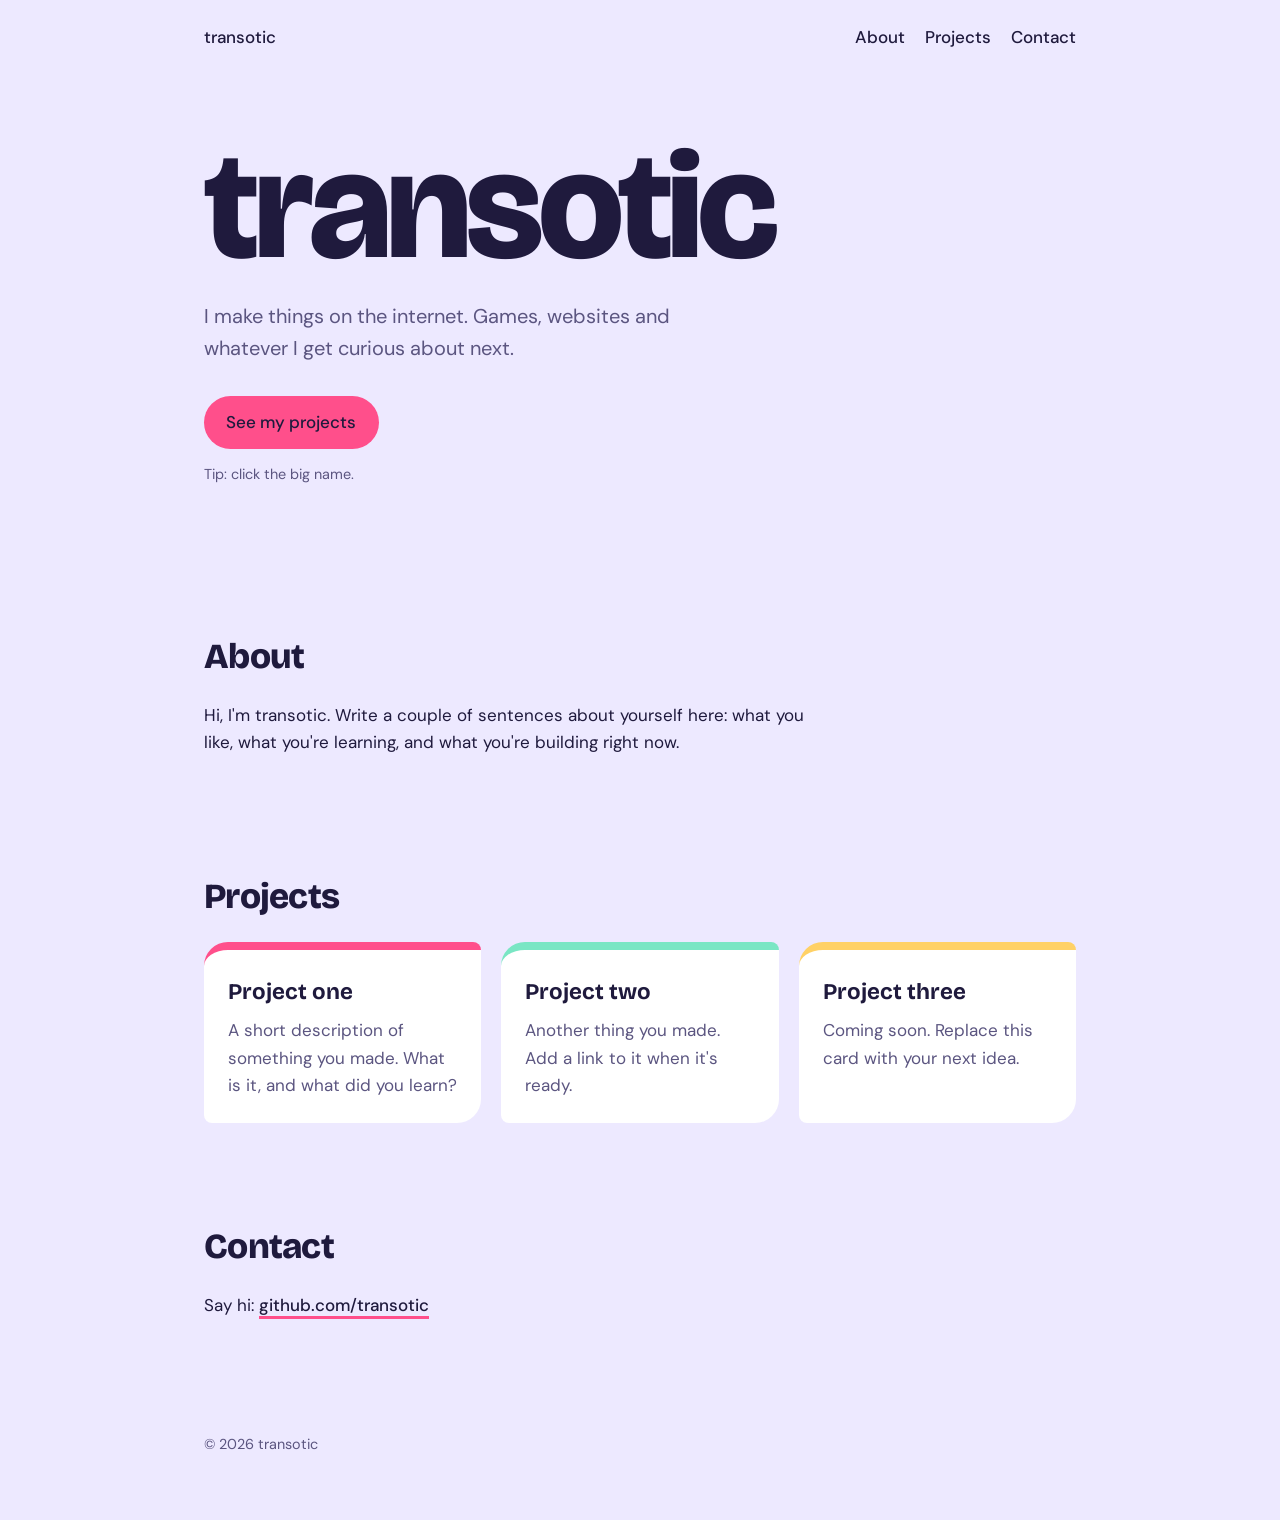
==== index.html @ a46a45d4 "Add files via upload" ====
<!DOCTYPE html>
<html lang="en">
<head>
<meta charset="utf-8">
<meta name="viewport" content="width=device-width, initial-scale=1">
<title>transotic</title>
<link rel="preconnect" href="https://fonts.googleapis.com">
<link rel="preconnect" href="https://fonts.gstatic.com" crossorigin>
<link href="https://fonts.googleapis.com/css2?family=Bricolage+Grotesque:wght@500;800&family=DM+Sans:wght@400;500&display=swap" rel="stylesheet">
<style>
  :root {
    --bg: #ede9ff;
    --ink: #1f1a3d;
    --muted: #5b5580;
    --pink: #ff4f8b;
    --mint: #7ae6c4;
    --sun: #ffd166;
    --card: #ffffff;
    --accent: var(--pink);
  }
  @media (prefers-color-scheme: dark) {
    :root { --bg: #1d1838; --ink: #f3f0ff; --muted: #b5aee0; --card: #2a2450; }
  }
  * { box-sizing: border-box; }
  html { scroll-behavior: smooth; }
  body {
    margin: 0;
    background: var(--bg);
    color: var(--ink);
    font-family: "DM Sans", system-ui, sans-serif;
    font-size: 1.0625rem;
    line-height: 1.6;
  }
  a { color: inherit; }
  :focus-visible { outline: 3px solid var(--accent); outline-offset: 3px; }

  .wrap { max-width: 920px; margin: 0 auto; padding: 0 1.5rem; }

  nav { display: flex; justify-content: space-between; padding: 1.5rem 0; font-weight: 500; }
  nav a { text-decoration: none; margin-left: 1.25rem; }
  nav a:first-child { margin-left: 0; }
  nav a:hover { text-decoration: underline; text-decoration-color: var(--accent); text-underline-offset: 6px; text-decoration-thickness: 3px; }

  .hero { padding: 4rem 0 5rem; }
  .wordmark {
    font-family: "Bricolage Grotesque", sans-serif;
    font-weight: 800;
    font-size: clamp(3.5rem, 15vw, 9.5rem);
    line-height: 0.9;
    letter-spacing: -0.04em;
    margin: 0;
    cursor: pointer;
    background: none;
    border: 0;
    padding: 0;
    color: var(--ink);
    text-align: left;
  }
  .wordmark span { display: inline-block; transition: transform .25s, color .25s; }
  .wordmark:hover span:nth-child(odd) { transform: translateY(-0.08em) rotate(-4deg); color: var(--accent); }
  .wordmark:hover span:nth-child(even) { transform: translateY(0.05em) rotate(3deg); }
  .tagline { max-width: 34rem; font-size: 1.25rem; color: var(--muted); margin: 1.5rem 0 2rem; }
  .hint { font-size: .9rem; color: var(--muted); }

  .btn {
    display: inline-block;
    background: var(--accent);
    color: #1f1a3d;
    font-weight: 500;
    padding: .8rem 1.4rem;
    border-radius: 999px;
    text-decoration: none;
    transition: transform .15s;
  }
  .btn:hover { transform: scale(1.04); }

  section { padding: 3rem 0; }
  h2 { font-family: "Bricolage Grotesque", sans-serif; font-weight: 800; font-size: 2.2rem; letter-spacing: -0.02em; margin: 0 0 1rem; }
  .about p { max-width: 38rem; }

  .projects { display: grid; gap: 1.25rem; grid-template-columns: repeat(auto-fit, minmax(240px, 1fr)); }
  .project {
    background: var(--card);
    border-radius: 1.5rem 0.5rem 1.5rem 0.5rem;
    padding: 1.5rem;
    border-top: 8px solid var(--c);
  }
  .project h3 { font-family: "Bricolage Grotesque", sans-serif; margin: 0 0 .5rem; font-size: 1.4rem; }
  .project p { margin: 0; color: var(--muted); }

  .contact a { font-weight: 500; text-decoration-color: var(--accent); text-decoration-thickness: 3px; text-underline-offset: 5px; }
  footer { padding: 3rem 0 4rem; color: var(--muted); font-size: .9rem; }

  @media (prefers-reduced-motion: reduce) {
    * { transition: none !important; scroll-behavior: auto !important; }
  }
</style>
</head>
<body>
<div class="wrap">
  <nav aria-label="Main">
    <a href="#top">transotic</a>
    <div><a href="#about">About</a><a href="#projects">Projects</a><a href="#contact">Contact</a></div>
  </nav>

  <header class="hero" id="top">
    <button class="wordmark" id="wordmark" aria-label="transotic. Click to change colour."></button>
    <p class="tagline">I make things on the internet. Games, websites and whatever I get curious about next.</p>
    <a class="btn" href="#projects">See my projects</a>
    <p class="hint">Tip: click the big name.</p>
  </header>

  <section class="about" id="about">
    <h2>About</h2>
    <p>Hi, I'm transotic. Write a couple of sentences about yourself here: what you like, what you're learning, and what you're building right now.</p>
  </section>

  <section id="projects">
    <h2>Projects</h2>
    <div class="projects">
      <article class="project" style="--c: var(--pink)">
        <h3>Project one</h3>
        <p>A short description of something you made. What is it, and what did you learn?</p>
      </article>
      <article class="project" style="--c: var(--mint)">
        <h3>Project two</h3>
        <p>Another thing you made. Add a link to it when it's ready.</p>
      </article>
      <article class="project" style="--c: var(--sun)">
        <h3>Project three</h3>
        <p>Coming soon. Replace this card with your next idea.</p>
      </article>
    </div>
  </section>

  <section class="contact" id="contact">
    <h2>Contact</h2>
    <p>Say hi: <a href="https://github.com/transotic">github.com/transotic</a></p>
  </section>

  <footer>&copy; <span id="year"></span> transotic</footer>
</div>

<script>
  // Split the wordmark into letters so they can wiggle
  var wm = document.getElementById("wordmark");
  "transotic".split("").forEach(function (ch) {
    var s = document.createElement("span");
    s.textContent = ch;
    s.setAttribute("aria-hidden", "true");
    wm.appendChild(s);
  });

  // Click the name to cycle the accent colour
  var colours = ["#ff4f8b", "#2fbf94", "#f0a500", "#7b61ff"];
  var i = 0;
  wm.addEventListener("click", function () {
    i = (i + 1) % colours.length;
    document.documentElement.style.setProperty("--accent", colours[i]);
  });

  document.getElementById("year").textContent = new Date().getFullYear();
</script>
</body>
</html>
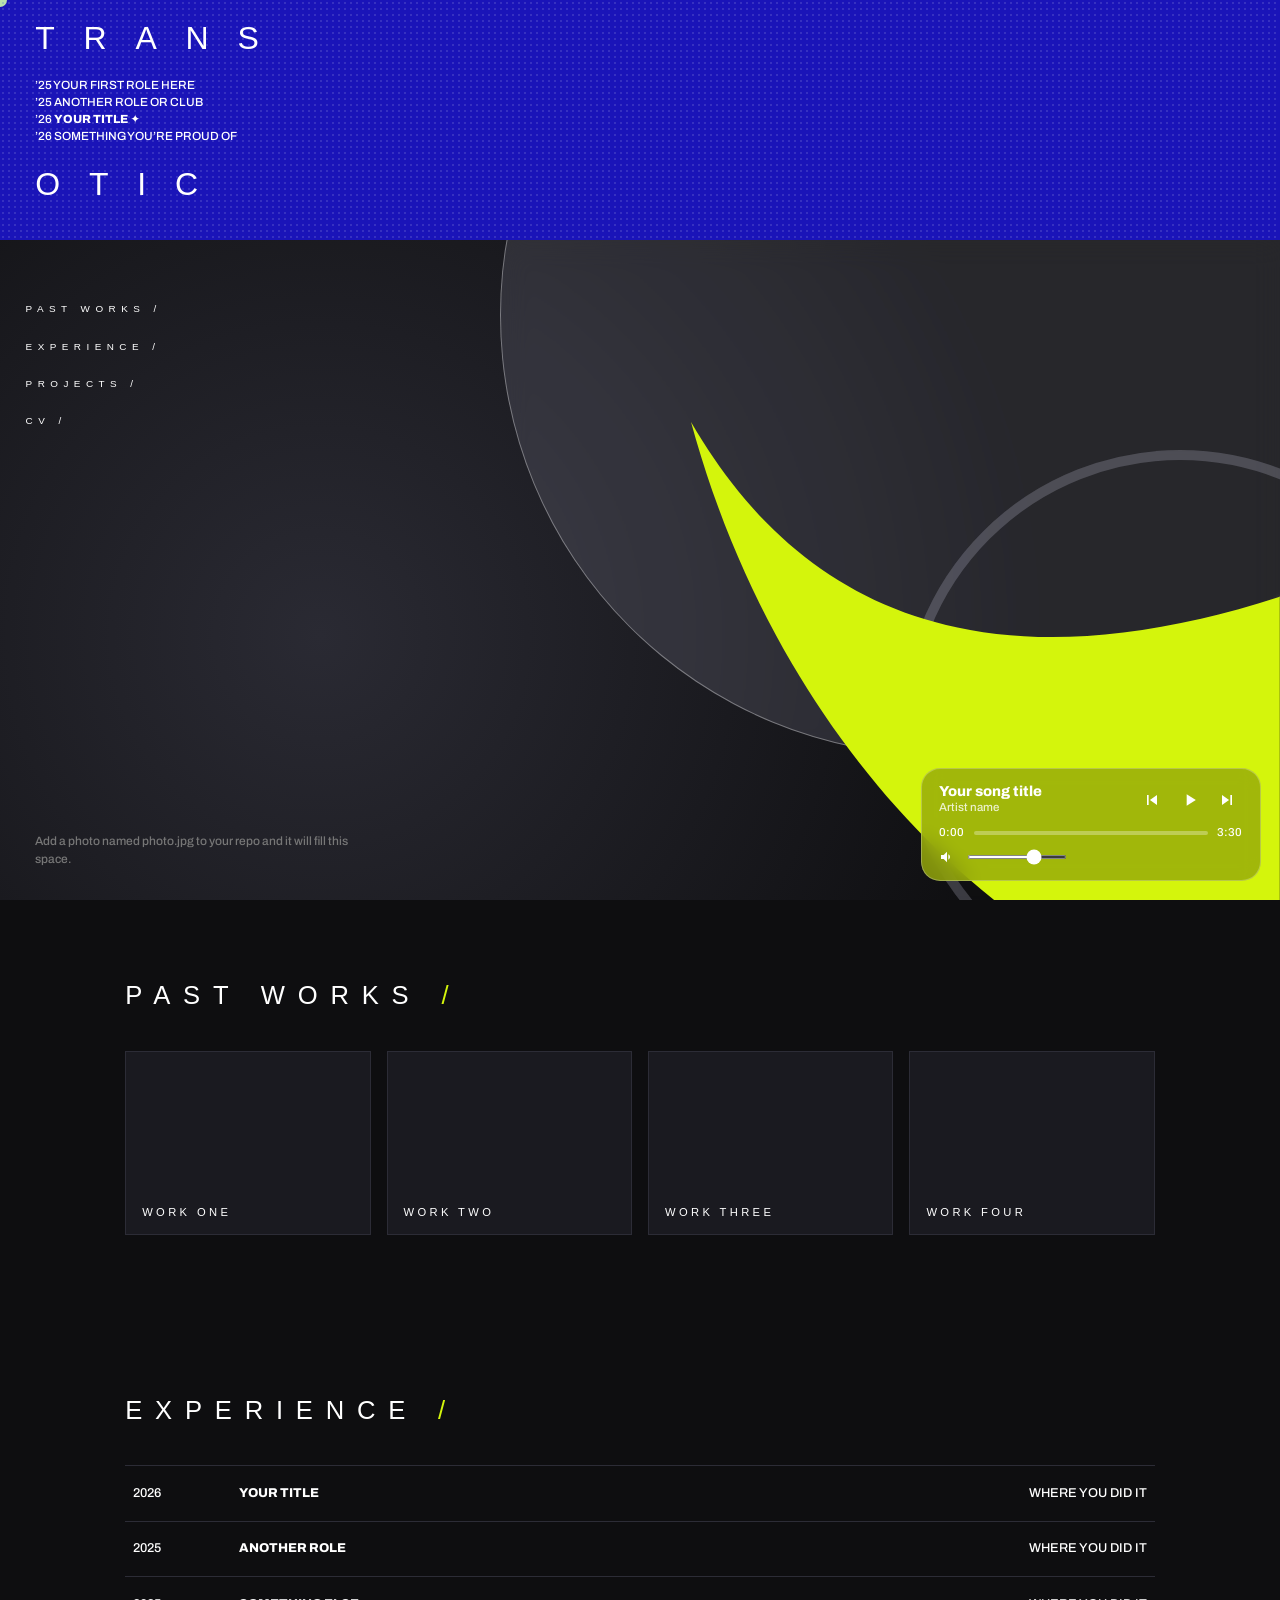
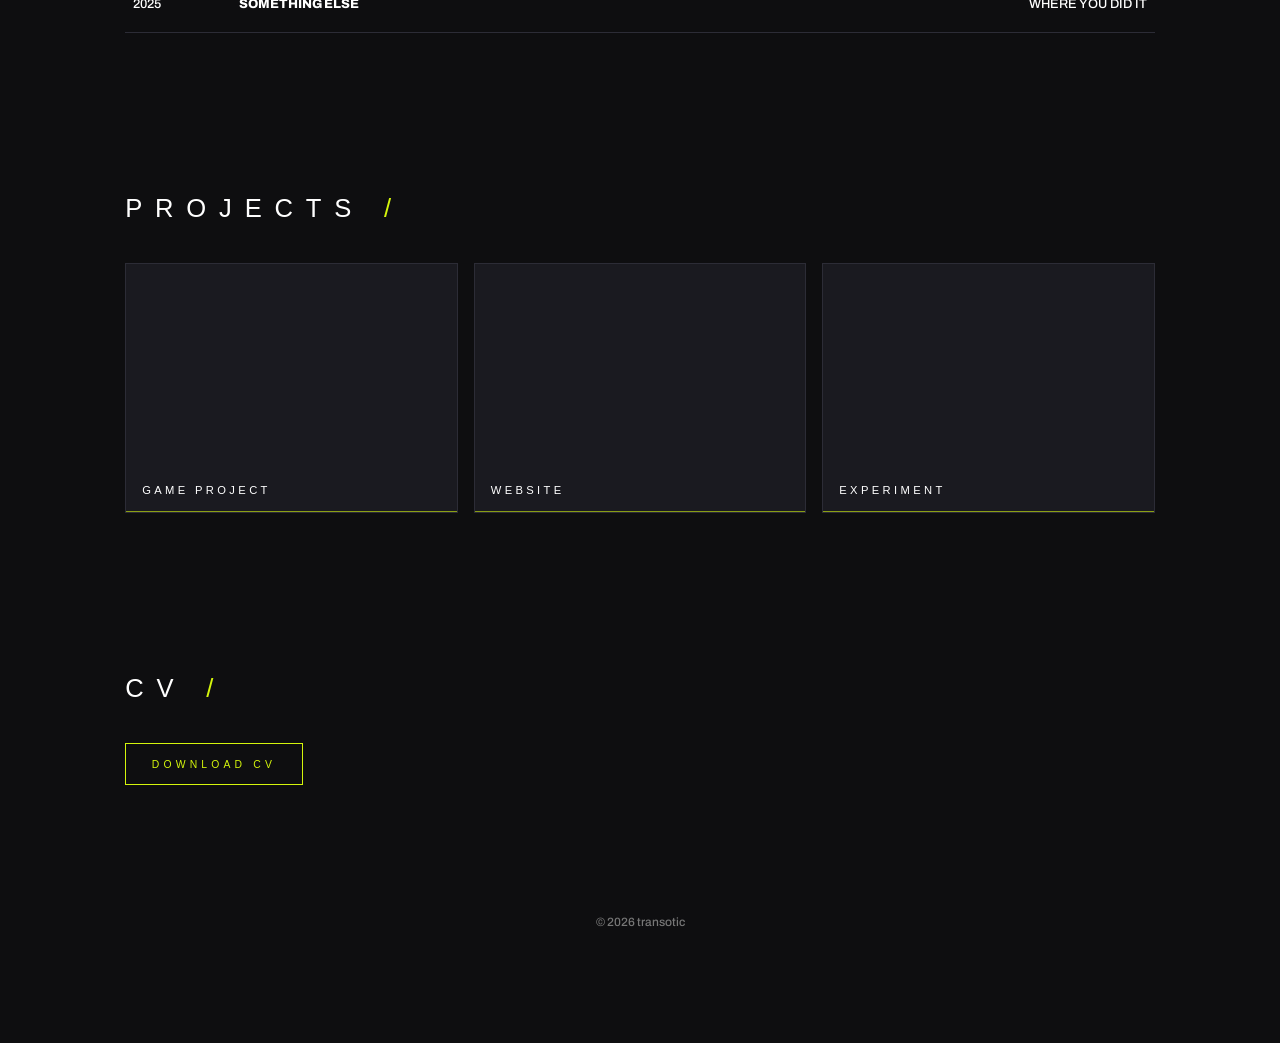
==== commit c87c147a: "Add files via upload" ====
--- a/index.html
+++ b/index.html
@@ -6,160 +6,231 @@
 <title>transotic</title>
 <link rel="preconnect" href="https://fonts.googleapis.com">
 <link rel="preconnect" href="https://fonts.gstatic.com" crossorigin>
-<link href="https://fonts.googleapis.com/css2?family=Bricolage+Grotesque:wght@500;800&family=DM+Sans:wght@400;500&display=swap" rel="stylesheet">
+<link href="https://fonts.googleapis.com/css2?family=Syncopate:wght@400;700&family=Archivo:wght@500;800&display=swap" rel="stylesheet">
 <style>
-  :root {
-    --bg: #ede9ff;
-    --ink: #1f1a3d;
-    --muted: #5b5580;
-    --pink: #ff4f8b;
-    --mint: #7ae6c4;
-    --sun: #ffd166;
-    --card: #ffffff;
-    --accent: var(--pink);
+  :root { --blue:#1a14b8; --lime:#d4f50c; --dark:#0e0e10; --ink:#fff; }
+  * { box-sizing:border-box; }
+  html { scroll-behavior:smooth; }
+  body { margin:0; background:var(--dark); color:var(--ink); font:500 .9rem/1.5 "Archivo",system-ui,sans-serif; overflow-x:hidden; }
+  a { color:inherit; text-decoration:none; }
+  :focus-visible { outline:2px solid var(--lime); outline-offset:3px; }
+  .wide { font-family:"Syncopate",sans-serif; text-transform:uppercase; }
+
+  /* ---------- Stage: blue band + dark hero + glass ring ---------- */
+  .stage { position:relative; height:max(100vh,640px); overflow:hidden; }
+  .band { position:relative; z-index:3; height:240px; background:var(--blue); padding:1.4rem 2.2rem;
+    background-image:radial-gradient(rgba(255,255,255,.12) 1px,transparent 1.5px); background-size:6px 6px; }
+  .band h1 { margin:0; font:400 clamp(1.4rem,2.6vw,2rem)/1 "Syncopate",sans-serif; letter-spacing:.9em; }
+  .band ul { list-style:none; margin:1.4rem 0; padding:0; font-weight:500; font-size:.74rem; text-transform:uppercase; line-height:1.45; }
+  .band b { font-weight:800; }
+  .photo { position:absolute; inset:240px 0 0 0; z-index:1; background:radial-gradient(circle at 25% 60%,#2a2a33,#0e0e10 70%); }
+  .photo img { width:100%; height:100%; object-fit:cover; object-position:30% 30%; filter:brightness(.8); }
+  .photo p { position:absolute; left:2.2rem; bottom:2rem; margin:0; color:#777; font-size:.75rem; max-width:20rem; }
+
+  nav.menu { position:absolute; z-index:5; left:1.6rem; top:300px; display:flex; flex-direction:column; gap:1.25rem; }
+  nav.menu a { font:400 .62rem "Syncopate",sans-serif; letter-spacing:.55em; text-transform:uppercase; transition:letter-spacing .3s,color .3s; padding:.2rem 0; }
+  nav.menu a:hover, nav.menu a:focus-visible { letter-spacing:.9em; color:var(--lime); }
+
+  .ring { position:absolute; z-index:2; right:-8vw; top:-14vh; width:min(98vh,70vw); aspect-ratio:1; border-radius:50%;
+    background:rgba(190,190,210,.14); backdrop-filter:blur(14px) saturate(120%); -webkit-backdrop-filter:blur(14px) saturate(120%);
+    border:1.5px solid rgba(255,255,255,.35); transition:transform .25s ease-out; }
+  .hole { position:absolute; z-index:2; right:-14vw; bottom:-12vh; width:min(62vh,44vw); aspect-ratio:1; border-radius:50%;
+    border:10px solid rgba(190,190,210,.25); backdrop-filter:blur(2px); transition:transform .25s ease-out; }
+  .blade { position:absolute; z-index:4; right:0; bottom:0; width:min(46vw,640px); transition:transform .25s ease-out; }
+  .blade path { fill:var(--lime); }
+
+  /* ---------- Music player ---------- */
+  .player { position:fixed; z-index:20; right:1.2rem; bottom:1.2rem; width:min(340px,calc(100vw - 2.4rem)); padding:.9rem 1.1rem;
+    background:rgba(150,170,10,.82); backdrop-filter:blur(10px); -webkit-backdrop-filter:blur(10px); border-radius:1.2rem; border:1px solid rgba(255,255,255,.25); font-size:.72rem; }
+  .player .top { display:flex; align-items:center; gap:.5rem; }
+  .player .meta { flex:1; min-width:0; }
+  .player .title { font:800 .9rem "Archivo",sans-serif; white-space:nowrap; overflow:hidden; text-overflow:ellipsis; }
+  .player .artist { opacity:.8; }
+  .player button { background:none; border:0; color:#fff; cursor:pointer; padding:.3rem; display:grid; place-items:center; border-radius:50%; transition:transform .15s; }
+  .player button:hover { transform:scale(1.2); }
+  .player svg { width:20px; height:20px; fill:currentColor; }
+  .bar { display:flex; align-items:center; gap:.6rem; margin-top:.5rem; }
+  #prog { flex:1; height:4px; background:rgba(255,255,255,.3); border-radius:2px; cursor:pointer; position:relative; }
+  #fill { position:absolute; left:0; top:0; bottom:0; width:0; background:#fff; border-radius:2px; }
+  #vol { width:100px; accent-color:#fff; height:4px; }
+
+  /* ---------- Content sections ---------- */
+  section { padding:5rem 2.2rem; max-width:1100px; margin:0 auto; }
+  section h2 { font:400 clamp(1.1rem,2.4vw,1.6rem)/1.2 "Syncopate",sans-serif; letter-spacing:.5em; text-transform:uppercase; margin:0 0 2.5rem; }
+  section h2 i { font-style:normal; color:var(--lime); }
+  .grid { display:grid; grid-template-columns:repeat(auto-fit,minmax(240px,1fr)); gap:1rem; }
+  .tile { position:relative; aspect-ratio:4/3; background:#1a1a20; border:1px solid #2c2c36; overflow:hidden; display:flex; align-items:flex-end; padding:1rem; transition:transform .3s,border-color .3s; cursor:pointer; }
+  .tile::before { content:""; position:absolute; inset:0; background:var(--lime); transform:translateY(100%); transition:transform .35s cubic-bezier(.7,0,.2,1); }
+  .tile:hover::before { transform:none; }
+  .tile:hover { border-color:var(--lime); transform:translateY(-4px); }
+  .tile span { position:relative; transition:color .3s; font:400 .7rem "Syncopate",sans-serif; letter-spacing:.3em; text-transform:uppercase; }
+  .tile:hover span { color:#0e0e10; }
+  .rows { border-top:1px solid #2c2c36; }
+  .row { display:grid; grid-template-columns:90px 1fr auto; gap:1rem; padding:1.1rem .5rem; border-bottom:1px solid #2c2c36; text-transform:uppercase; font-size:.8rem; transition:background .25s,color .25s,padding .25s; }
+  .row:hover { background:var(--lime); color:#0e0e10; padding-left:1.2rem; }
+  .row b { font-weight:800; }
+  .cv { display:inline-block; border:1.5px solid var(--lime); color:var(--lime); padding:.9rem 1.6rem; font:400 .65rem "Syncopate",sans-serif; letter-spacing:.4em; text-transform:uppercase; transition:background .25s,color .25s; }
+  .cv:hover { background:var(--lime); color:#0e0e10; }
+  footer { padding:3rem 2.2rem 7rem; color:#777; font-size:.75rem; text-align:center; }
+
+  #dot { position:fixed; z-index:50; width:14px; height:14px; border-radius:50%; background:var(--lime); pointer-events:none; mix-blend-mode:difference; transform:translate(-50%,-50%); transition:width .2s,height .2s; }
+  #dot.big { width:44px; height:44px; }
+
+  @media (max-width:700px) {
+    .band { padding:1.2rem 1.2rem; } .band h1 { letter-spacing:.6em; }
+    nav.menu { left:1.2rem; } .row { grid-template-columns:70px 1fr; } .row span:last-child { display:none; }
+    #vol { width:70px; } .blade { width:80vw; }
   }
-  @media (prefers-color-scheme: dark) {
-    :root { --bg: #1d1838; --ink: #f3f0ff; --muted: #b5aee0; --card: #2a2450; }
-  }
-  * { box-sizing: border-box; }
-  html { scroll-behavior: smooth; }
-  body {
-    margin: 0;
-    background: var(--bg);
-    color: var(--ink);
-    font-family: "DM Sans", system-ui, sans-serif;
-    font-size: 1.0625rem;
-    line-height: 1.6;
-  }
-  a { color: inherit; }
-  :focus-visible { outline: 3px solid var(--accent); outline-offset: 3px; }
-
-  .wrap { max-width: 920px; margin: 0 auto; padding: 0 1.5rem; }
-
-  nav { display: flex; justify-content: space-between; padding: 1.5rem 0; font-weight: 500; }
-  nav a { text-decoration: none; margin-left: 1.25rem; }
-  nav a:first-child { margin-left: 0; }
-  nav a:hover { text-decoration: underline; text-decoration-color: var(--accent); text-underline-offset: 6px; text-decoration-thickness: 3px; }
-
-  .hero { padding: 4rem 0 5rem; }
-  .wordmark {
-    font-family: "Bricolage Grotesque", sans-serif;
-    font-weight: 800;
-    font-size: clamp(3.5rem, 15vw, 9.5rem);
-    line-height: 0.9;
-    letter-spacing: -0.04em;
-    margin: 0;
-    cursor: pointer;
-    background: none;
-    border: 0;
-    padding: 0;
-    color: var(--ink);
-    text-align: left;
-  }
-  .wordmark span { display: inline-block; transition: transform .25s, color .25s; }
-  .wordmark:hover span:nth-child(odd) { transform: translateY(-0.08em) rotate(-4deg); color: var(--accent); }
-  .wordmark:hover span:nth-child(even) { transform: translateY(0.05em) rotate(3deg); }
-  .tagline { max-width: 34rem; font-size: 1.25rem; color: var(--muted); margin: 1.5rem 0 2rem; }
-  .hint { font-size: .9rem; color: var(--muted); }
-
-  .btn {
-    display: inline-block;
-    background: var(--accent);
-    color: #1f1a3d;
-    font-weight: 500;
-    padding: .8rem 1.4rem;
-    border-radius: 999px;
-    text-decoration: none;
-    transition: transform .15s;
-  }
-  .btn:hover { transform: scale(1.04); }
-
-  section { padding: 3rem 0; }
-  h2 { font-family: "Bricolage Grotesque", sans-serif; font-weight: 800; font-size: 2.2rem; letter-spacing: -0.02em; margin: 0 0 1rem; }
-  .about p { max-width: 38rem; }
-
-  .projects { display: grid; gap: 1.25rem; grid-template-columns: repeat(auto-fit, minmax(240px, 1fr)); }
-  .project {
-    background: var(--card);
-    border-radius: 1.5rem 0.5rem 1.5rem 0.5rem;
-    padding: 1.5rem;
-    border-top: 8px solid var(--c);
-  }
-  .project h3 { font-family: "Bricolage Grotesque", sans-serif; margin: 0 0 .5rem; font-size: 1.4rem; }
-  .project p { margin: 0; color: var(--muted); }
-
-  .contact a { font-weight: 500; text-decoration-color: var(--accent); text-decoration-thickness: 3px; text-underline-offset: 5px; }
-  footer { padding: 3rem 0 4rem; color: var(--muted); font-size: .9rem; }
-
-  @media (prefers-reduced-motion: reduce) {
-    * { transition: none !important; scroll-behavior: auto !important; }
-  }
+  @media (pointer:coarse) { #dot { display:none; } }
+  @media (prefers-reduced-motion:reduce) { *,*::before,*::after { transition:none !important; } html { scroll-behavior:auto; } }
 </style>
 </head>
 <body>
-<div class="wrap">
-  <nav aria-label="Main">
-    <a href="#top">transotic</a>
-    <div><a href="#about">About</a><a href="#projects">Projects</a><a href="#contact">Contact</a></div>
+<div id="dot" aria-hidden="true"></div>
+
+<div class="stage" id="top">
+  <div class="band">
+    <h1>TRANS</h1>
+    <ul>
+      <li>’25 Your first role here</li>
+      <li>’25 Another role or club</li>
+      <li>’26 <b>Your title</b> ✦</li>
+      <li>’26 Something you’re proud of</li>
+    </ul>
+    <h1>OTIC</h1>
+  </div>
+
+  <div class="photo">
+    <!-- Put a photo called photo.jpg next to index.html and it shows up here -->
+    <img src="photo.jpg" alt="Portrait of transotic" onerror="this.style.display='none'">
+    <p>Add a photo named photo.jpg to your repo and it will fill this space.</p>
+  </div>
+
+  <nav class="menu" aria-label="Main">
+    <a href="#works">Past works /</a>
+    <a href="#experience">Experience /</a>
+    <a href="#projects">Projects /</a>
+    <a href="#cv">CV /</a>
   </nav>
 
-  <header class="hero" id="top">
-    <button class="wordmark" id="wordmark" aria-label="transotic. Click to change colour."></button>
-    <p class="tagline">I make things on the internet. Games, websites and whatever I get curious about next.</p>
-    <a class="btn" href="#projects">See my projects</a>
-    <p class="hint">Tip: click the big name.</p>
-  </header>
-
-  <section class="about" id="about">
-    <h2>About</h2>
-    <p>Hi, I'm transotic. Write a couple of sentences about yourself here: what you like, what you're learning, and what you're building right now.</p>
-  </section>
-
-  <section id="projects">
-    <h2>Projects</h2>
-    <div class="projects">
-      <article class="project" style="--c: var(--pink)">
-        <h3>Project one</h3>
-        <p>A short description of something you made. What is it, and what did you learn?</p>
-      </article>
-      <article class="project" style="--c: var(--mint)">
-        <h3>Project two</h3>
-        <p>Another thing you made. Add a link to it when it's ready.</p>
-      </article>
-      <article class="project" style="--c: var(--sun)">
-        <h3>Project three</h3>
-        <p>Coming soon. Replace this card with your next idea.</p>
-      </article>
-    </div>
-  </section>
-
-  <section class="contact" id="contact">
-    <h2>Contact</h2>
-    <p>Say hi: <a href="https://github.com/transotic">github.com/transotic</a></p>
-  </section>
-
-  <footer>&copy; <span id="year"></span> transotic</footer>
+  <div class="ring" id="ring"></div>
+  <div class="hole" id="hole"></div>
+  <svg class="blade" id="blade" viewBox="0 0 640 520" aria-hidden="true">
+    <path d="M0 0 C 110 190, 300 300, 640 190 L 640 520 L 330 520 C 180 400, 60 220, 0 0 Z"/>
+  </svg>
 </div>
 
+<section id="works">
+  <h2>Past works <i>/</i></h2>
+  <div class="grid">
+    <a class="tile" href="#"><span>Work one</span></a>
+    <a class="tile" href="#"><span>Work two</span></a>
+    <a class="tile" href="#"><span>Work three</span></a>
+    <a class="tile" href="#"><span>Work four</span></a>
+  </div>
+</section>
+
+<section id="experience">
+  <h2>Experience <i>/</i></h2>
+  <div class="rows">
+    <div class="row"><span>2026</span><b>Your title</b><span>Where you did it</span></div>
+    <div class="row"><span>2025</span><b>Another role</b><span>Where you did it</span></div>
+    <div class="row"><span>2025</span><b>Something else</b><span>Where you did it</span></div>
+  </div>
+</section>
+
+<section id="projects">
+  <h2>Projects <i>/</i></h2>
+  <div class="grid">
+    <a class="tile" href="#"><span>Game project</span></a>
+    <a class="tile" href="#"><span>Website</span></a>
+    <a class="tile" href="#"><span>Experiment</span></a>
+  </div>
+</section>
+
+<section id="cv">
+  <h2>CV <i>/</i></h2>
+  <a class="cv" href="cv.pdf">Download CV</a>
+</section>
+
+<footer>&copy; <span id="year"></span> transotic</footer>
+
+<div class="player" role="group" aria-label="Music player">
+  <div class="top">
+    <div class="meta"><div class="title" id="ttl"></div><div class="artist" id="art"></div></div>
+    <button id="prev" aria-label="Previous track"><svg viewBox="0 0 24 24"><path d="M6 6h2v12H6zM9.5 12 18 18V6z"/></svg></button>
+    <button id="play" aria-label="Play"><svg viewBox="0 0 24 24" id="ico"></svg></button>
+    <button id="next" aria-label="Next track"><svg viewBox="0 0 24 24"><path d="M16 6h2v12h-2zM6 18l8.5-6L6 6z"/></svg></button>
+  </div>
+  <div class="bar"><span id="cur">0:00</span><div id="prog" aria-label="Seek"><div id="fill"></div></div><span id="dur">0:00</span></div>
+  <div class="bar"><svg viewBox="0 0 24 24" style="width:16px;height:16px;fill:#fff"><path d="M3 9v6h4l5 5V4L7 9zm13.5 3A4.5 4.5 0 0 0 14 8v8a4.5 4.5 0 0 0 2.5-4z"/></svg><input id="vol" type="range" min="0" max="1" step=".05" value=".7" aria-label="Volume"></div>
+</div>
+
 <script>
-  // Split the wordmark into letters so they can wiggle
-  var wm = document.getElementById("wordmark");
-  "transotic".split("").forEach(function (ch) {
-    var s = document.createElement("span");
-    s.textContent = ch;
-    s.setAttribute("aria-hidden", "true");
-    wm.appendChild(s);
+(function () {
+  var $ = function (id) { return document.getElementById(id); };
+  var reduce = matchMedia("(prefers-reduced-motion: reduce)").matches;
+  $("year").textContent = new Date().getFullYear();
+
+  /* Parallax: ring, hole and blade drift with the mouse */
+  if (!reduce) addEventListener("pointermove", function (e) {
+    var x = e.clientX / innerWidth - .5, y = e.clientY / innerHeight - .5;
+    $("ring").style.transform = "translate(" + x * -40 + "px," + y * -40 + "px)";
+    $("hole").style.transform = "translate(" + x * 30 + "px," + y * 30 + "px)";
+    $("blade").style.transform = "translate(" + x * 60 + "px," + y * 40 + "px) rotate(" + x * 4 + "deg)";
   });
 
-  // Click the name to cycle the accent colour
-  var colours = ["#ff4f8b", "#2fbf94", "#f0a500", "#7b61ff"];
-  var i = 0;
-  wm.addEventListener("click", function () {
-    i = (i + 1) % colours.length;
-    document.documentElement.style.setProperty("--accent", colours[i]);
+  /* Lime cursor dot */
+  var dot = $("dot");
+  addEventListener("pointermove", function (e) { dot.style.left = e.clientX + "px"; dot.style.top = e.clientY + "px"; });
+  document.querySelectorAll("a,button,.tile,.row").forEach(function (el) {
+    el.addEventListener("pointerenter", function () { dot.classList.add("big"); });
+    el.addEventListener("pointerleave", function () { dot.classList.remove("big"); });
   });
 
-  document.getElementById("year").textContent = new Date().getFullYear();
+  /* Music player.
+     To play real music: upload an mp3 to your repo and put its file name in src below.
+     Tracks with src: "" run a pretend timer so you can see how the player works. */
+  var tracks = [
+    { t: "Your song title", a: "Artist name", d: 210, src: "" },
+    { t: "Another song", a: "Another artist", d: 185, src: "" }
+  ];
+  var i = 0, playing = false, pos = 0, timer, audio = new Audio();
+  audio.volume = .7;
+  var PLAY = "M8 5v14l11-7z", PAUSE = "M6 5h4v14H6zM14 5h4v14h-4z";
+  function fmt(s) { s = Math.floor(s); return Math.floor(s / 60) + ":" + ("0" + (s % 60)).slice(-2); }
+  function dur() { return tracks[i].src && audio.duration ? audio.duration : tracks[i].d; }
+  function cur() { return tracks[i].src ? audio.currentTime : pos; }
+  function draw() {
+    $("ttl").textContent = tracks[i].t; $("art").textContent = tracks[i].a;
+    $("ico").innerHTML = '<path d="' + (playing ? PAUSE : PLAY) + '"/>';
+    $("play").setAttribute("aria-label", playing ? "Pause" : "Play");
+    $("cur").textContent = fmt(cur()); $("dur").textContent = fmt(dur());
+    $("fill").style.width = Math.min(100, cur() / dur() * 100) + "%";
+  }
+  function load() { pos = 0; if (tracks[i].src) { audio.src = tracks[i].src; if (playing) audio.play(); } draw(); }
+  function toggle() {
+    playing = !playing;
+    if (tracks[i].src) { playing ? audio.play() : audio.pause(); }
+    draw();
+  }
+  function step(n) { i = (i + n + tracks.length) % tracks.length; load(); }
+  timer = setInterval(function () {
+    if (playing && !tracks[i].src) { pos += .25; if (pos >= tracks[i].d) step(1); }
+    draw();
+  }, 250);
+  audio.addEventListener("ended", function () { step(1); });
+  $("play").addEventListener("click", toggle);
+  $("prev").addEventListener("click", function () { step(-1); });
+  $("next").addEventListener("click", function () { step(1); });
+  $("vol").addEventListener("input", function (e) { audio.volume = +e.target.value; });
+  $("prog").addEventListener("click", function (e) {
+    var r = this.getBoundingClientRect(), f = (e.clientX - r.left) / r.width;
+    if (tracks[i].src) audio.currentTime = f * dur(); else pos = f * dur(); draw();
+  });
+  if (tracks[0].src) audio.src = tracks[0].src;
+  draw();
+})();
 </script>
 </body>
 </html>
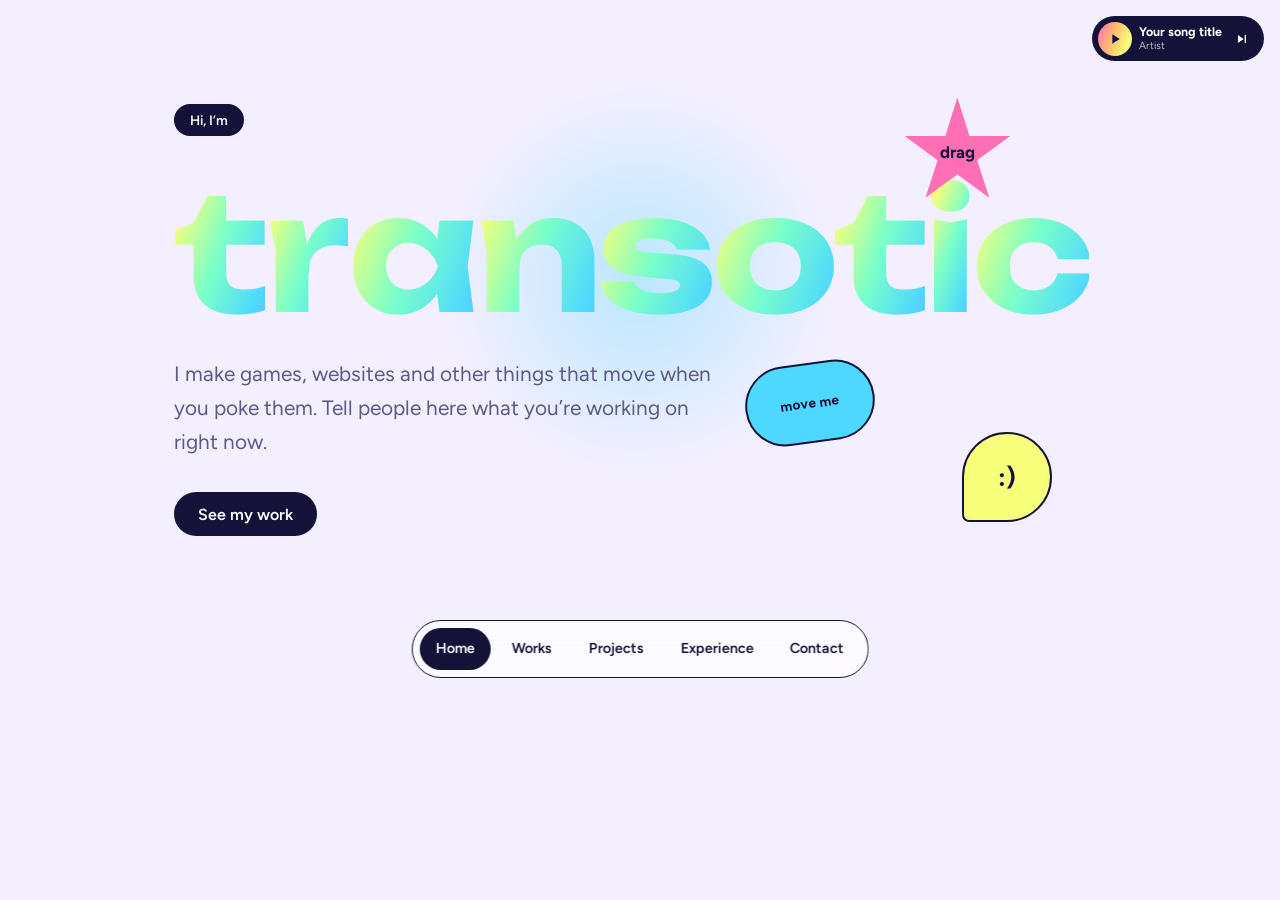
==== commit 236e2f3f: "Add files via upload" ====
--- a/index.html
+++ b/index.html
@@ -6,231 +6,35 @@
 <title>transotic</title>
 <link rel="preconnect" href="https://fonts.googleapis.com">
 <link rel="preconnect" href="https://fonts.gstatic.com" crossorigin>
-<link href="https://fonts.googleapis.com/css2?family=Syncopate:wght@400;700&family=Archivo:wght@500;800&display=swap" rel="stylesheet">
-<style>
-  :root { --blue:#1a14b8; --lime:#d4f50c; --dark:#0e0e10; --ink:#fff; }
-  * { box-sizing:border-box; }
-  html { scroll-behavior:smooth; }
-  body { margin:0; background:var(--dark); color:var(--ink); font:500 .9rem/1.5 "Archivo",system-ui,sans-serif; overflow-x:hidden; }
-  a { color:inherit; text-decoration:none; }
-  :focus-visible { outline:2px solid var(--lime); outline-offset:3px; }
-  .wide { font-family:"Syncopate",sans-serif; text-transform:uppercase; }
-
-  /* ---------- Stage: blue band + dark hero + glass ring ---------- */
-  .stage { position:relative; height:max(100vh,640px); overflow:hidden; }
-  .band { position:relative; z-index:3; height:240px; background:var(--blue); padding:1.4rem 2.2rem;
-    background-image:radial-gradient(rgba(255,255,255,.12) 1px,transparent 1.5px); background-size:6px 6px; }
-  .band h1 { margin:0; font:400 clamp(1.4rem,2.6vw,2rem)/1 "Syncopate",sans-serif; letter-spacing:.9em; }
-  .band ul { list-style:none; margin:1.4rem 0; padding:0; font-weight:500; font-size:.74rem; text-transform:uppercase; line-height:1.45; }
-  .band b { font-weight:800; }
-  .photo { position:absolute; inset:240px 0 0 0; z-index:1; background:radial-gradient(circle at 25% 60%,#2a2a33,#0e0e10 70%); }
-  .photo img { width:100%; height:100%; object-fit:cover; object-position:30% 30%; filter:brightness(.8); }
-  .photo p { position:absolute; left:2.2rem; bottom:2rem; margin:0; color:#777; font-size:.75rem; max-width:20rem; }
-
-  nav.menu { position:absolute; z-index:5; left:1.6rem; top:300px; display:flex; flex-direction:column; gap:1.25rem; }
-  nav.menu a { font:400 .62rem "Syncopate",sans-serif; letter-spacing:.55em; text-transform:uppercase; transition:letter-spacing .3s,color .3s; padding:.2rem 0; }
-  nav.menu a:hover, nav.menu a:focus-visible { letter-spacing:.9em; color:var(--lime); }
-
-  .ring { position:absolute; z-index:2; right:-8vw; top:-14vh; width:min(98vh,70vw); aspect-ratio:1; border-radius:50%;
-    background:rgba(190,190,210,.14); backdrop-filter:blur(14px) saturate(120%); -webkit-backdrop-filter:blur(14px) saturate(120%);
-    border:1.5px solid rgba(255,255,255,.35); transition:transform .25s ease-out; }
-  .hole { position:absolute; z-index:2; right:-14vw; bottom:-12vh; width:min(62vh,44vw); aspect-ratio:1; border-radius:50%;
-    border:10px solid rgba(190,190,210,.25); backdrop-filter:blur(2px); transition:transform .25s ease-out; }
-  .blade { position:absolute; z-index:4; right:0; bottom:0; width:min(46vw,640px); transition:transform .25s ease-out; }
-  .blade path { fill:var(--lime); }
-
-  /* ---------- Music player ---------- */
-  .player { position:fixed; z-index:20; right:1.2rem; bottom:1.2rem; width:min(340px,calc(100vw - 2.4rem)); padding:.9rem 1.1rem;
-    background:rgba(150,170,10,.82); backdrop-filter:blur(10px); -webkit-backdrop-filter:blur(10px); border-radius:1.2rem; border:1px solid rgba(255,255,255,.25); font-size:.72rem; }
-  .player .top { display:flex; align-items:center; gap:.5rem; }
-  .player .meta { flex:1; min-width:0; }
-  .player .title { font:800 .9rem "Archivo",sans-serif; white-space:nowrap; overflow:hidden; text-overflow:ellipsis; }
-  .player .artist { opacity:.8; }
-  .player button { background:none; border:0; color:#fff; cursor:pointer; padding:.3rem; display:grid; place-items:center; border-radius:50%; transition:transform .15s; }
-  .player button:hover { transform:scale(1.2); }
-  .player svg { width:20px; height:20px; fill:currentColor; }
-  .bar { display:flex; align-items:center; gap:.6rem; margin-top:.5rem; }
-  #prog { flex:1; height:4px; background:rgba(255,255,255,.3); border-radius:2px; cursor:pointer; position:relative; }
-  #fill { position:absolute; left:0; top:0; bottom:0; width:0; background:#fff; border-radius:2px; }
-  #vol { width:100px; accent-color:#fff; height:4px; }
-
-  /* ---------- Content sections ---------- */
-  section { padding:5rem 2.2rem; max-width:1100px; margin:0 auto; }
-  section h2 { font:400 clamp(1.1rem,2.4vw,1.6rem)/1.2 "Syncopate",sans-serif; letter-spacing:.5em; text-transform:uppercase; margin:0 0 2.5rem; }
-  section h2 i { font-style:normal; color:var(--lime); }
-  .grid { display:grid; grid-template-columns:repeat(auto-fit,minmax(240px,1fr)); gap:1rem; }
-  .tile { position:relative; aspect-ratio:4/3; background:#1a1a20; border:1px solid #2c2c36; overflow:hidden; display:flex; align-items:flex-end; padding:1rem; transition:transform .3s,border-color .3s; cursor:pointer; }
-  .tile::before { content:""; position:absolute; inset:0; background:var(--lime); transform:translateY(100%); transition:transform .35s cubic-bezier(.7,0,.2,1); }
-  .tile:hover::before { transform:none; }
-  .tile:hover { border-color:var(--lime); transform:translateY(-4px); }
-  .tile span { position:relative; transition:color .3s; font:400 .7rem "Syncopate",sans-serif; letter-spacing:.3em; text-transform:uppercase; }
-  .tile:hover span { color:#0e0e10; }
-  .rows { border-top:1px solid #2c2c36; }
-  .row { display:grid; grid-template-columns:90px 1fr auto; gap:1rem; padding:1.1rem .5rem; border-bottom:1px solid #2c2c36; text-transform:uppercase; font-size:.8rem; transition:background .25s,color .25s,padding .25s; }
-  .row:hover { background:var(--lime); color:#0e0e10; padding-left:1.2rem; }
-  .row b { font-weight:800; }
-  .cv { display:inline-block; border:1.5px solid var(--lime); color:var(--lime); padding:.9rem 1.6rem; font:400 .65rem "Syncopate",sans-serif; letter-spacing:.4em; text-transform:uppercase; transition:background .25s,color .25s; }
-  .cv:hover { background:var(--lime); color:#0e0e10; }
-  footer { padding:3rem 2.2rem 7rem; color:#777; font-size:.75rem; text-align:center; }
-
-  #dot { position:fixed; z-index:50; width:14px; height:14px; border-radius:50%; background:var(--lime); pointer-events:none; mix-blend-mode:difference; transform:translate(-50%,-50%); transition:width .2s,height .2s; }
-  #dot.big { width:44px; height:44px; }
-
-  @media (max-width:700px) {
-    .band { padding:1.2rem 1.2rem; } .band h1 { letter-spacing:.6em; }
-    nav.menu { left:1.2rem; } .row { grid-template-columns:70px 1fr; } .row span:last-child { display:none; }
-    #vol { width:70px; } .blade { width:80vw; }
-  }
-  @media (pointer:coarse) { #dot { display:none; } }
-  @media (prefers-reduced-motion:reduce) { *,*::before,*::after { transition:none !important; } html { scroll-behavior:auto; } }
-</style>
+<link href="https://fonts.googleapis.com/css2?family=Unbounded:wght@700&family=Figtree:wght@400;600&display=swap" rel="stylesheet">
+<link rel="stylesheet" href="style.css">
 </head>
 <body>
-<div id="dot" aria-hidden="true"></div>
-
-<div class="stage" id="top">
-  <div class="band">
-    <h1>TRANS</h1>
-    <ul>
-      <li>’25 Your first role here</li>
-      <li>’25 Another role or club</li>
-      <li>’26 <b>Your title</b> ✦</li>
-      <li>’26 Something you’re proud of</li>
-    </ul>
-    <h1>OTIC</h1>
-  </div>
-
-  <div class="photo">
-    <!-- Put a photo called photo.jpg next to index.html and it shows up here -->
-    <img src="photo.jpg" alt="Portrait of transotic" onerror="this.style.display='none'">
-    <p>Add a photo named photo.jpg to your repo and it will fill this space.</p>
-  </div>
-
-  <nav class="menu" aria-label="Main">
-    <a href="#works">Past works /</a>
-    <a href="#experience">Experience /</a>
-    <a href="#projects">Projects /</a>
-    <a href="#cv">CV /</a>
-  </nav>
-
-  <div class="ring" id="ring"></div>
-  <div class="hole" id="hole"></div>
-  <svg class="blade" id="blade" viewBox="0 0 640 520" aria-hidden="true">
-    <path d="M0 0 C 110 190, 300 300, 640 190 L 640 520 L 330 520 C 180 400, 60 220, 0 0 Z"/>
-  </svg>
+<div class="glow" aria-hidden="true"></div>
+<div class="pl" role="group" aria-label="Music player">
+  <button aria-label="Play or pause"><svg viewBox="0 0 24 24" id="pp"></svg></button>
+  <div class="t"><b></b><small></small></div>
+  <button class="sk" id="nx" aria-label="Next song"><svg viewBox="0 0 24 24"><path d="M16 6h2v12h-2zM6 18l8.5-6L6 6z"/></svg></button>
+  <div class="bar"></div>
 </div>
-
-<section id="works">
-  <h2>Past works <i>/</i></h2>
-  <div class="grid">
-    <a class="tile" href="#"><span>Work one</span></a>
-    <a class="tile" href="#"><span>Work two</span></a>
-    <a class="tile" href="#"><span>Work three</span></a>
-    <a class="tile" href="#"><span>Work four</span></a>
-  </div>
-</section>
-
-<section id="experience">
-  <h2>Experience <i>/</i></h2>
-  <div class="rows">
-    <div class="row"><span>2026</span><b>Your title</b><span>Where you did it</span></div>
-    <div class="row"><span>2025</span><b>Another role</b><span>Where you did it</span></div>
-    <div class="row"><span>2025</span><b>Something else</b><span>Where you did it</span></div>
-  </div>
-</section>
-
-<section id="projects">
-  <h2>Projects <i>/</i></h2>
-  <div class="grid">
-    <a class="tile" href="#"><span>Game project</span></a>
-    <a class="tile" href="#"><span>Website</span></a>
-    <a class="tile" href="#"><span>Experiment</span></a>
-  </div>
-</section>
-
-<section id="cv">
-  <h2>CV <i>/</i></h2>
-  <a class="cv" href="cv.pdf">Download CV</a>
-</section>
-
-<footer>&copy; <span id="year"></span> transotic</footer>
-
-<div class="player" role="group" aria-label="Music player">
-  <div class="top">
-    <div class="meta"><div class="title" id="ttl"></div><div class="artist" id="art"></div></div>
-    <button id="prev" aria-label="Previous track"><svg viewBox="0 0 24 24"><path d="M6 6h2v12H6zM9.5 12 18 18V6z"/></svg></button>
-    <button id="play" aria-label="Play"><svg viewBox="0 0 24 24" id="ico"></svg></button>
-    <button id="next" aria-label="Next track"><svg viewBox="0 0 24 24"><path d="M16 6h2v12h-2zM6 18l8.5-6L6 6z"/></svg></button>
-  </div>
-  <div class="bar"><span id="cur">0:00</span><div id="prog" aria-label="Seek"><div id="fill"></div></div><span id="dur">0:00</span></div>
-  <div class="bar"><svg viewBox="0 0 24 24" style="width:16px;height:16px;fill:#fff"><path d="M3 9v6h4l5 5V4L7 9zm13.5 3A4.5 4.5 0 0 0 14 8v8a4.5 4.5 0 0 0 2.5-4z"/></svg><input id="vol" type="range" min="0" max="1" step=".05" value=".7" aria-label="Volume"></div>
+<nav class="dock" aria-label="Main">
+  <a href="index.html" aria-current="page">Home</a>
+  <a href="works.html">Works</a>
+  <a href="projects.html">Projects</a>
+  <a href="experience.html">Experience</a>
+  <a href="contact.html">Contact</a>
+</nav>
+<main class="wrap">
+<div class="stickers" aria-hidden="false">
+  <div class="st s1" role="img" aria-label="Star sticker">drag</div>
+  <div class="st s2" role="img" aria-label="Pill sticker">move me</div>
+  <div class="st s3" role="img" aria-label="Blob sticker">:)</div>
 </div>
-
-<script>
-(function () {
-  var $ = function (id) { return document.getElementById(id); };
-  var reduce = matchMedia("(prefers-reduced-motion: reduce)").matches;
-  $("year").textContent = new Date().getFullYear();
-
-  /* Parallax: ring, hole and blade drift with the mouse */
-  if (!reduce) addEventListener("pointermove", function (e) {
-    var x = e.clientX / innerWidth - .5, y = e.clientY / innerHeight - .5;
-    $("ring").style.transform = "translate(" + x * -40 + "px," + y * -40 + "px)";
-    $("hole").style.transform = "translate(" + x * 30 + "px," + y * 30 + "px)";
-    $("blade").style.transform = "translate(" + x * 60 + "px," + y * 40 + "px) rotate(" + x * 4 + "deg)";
-  });
-
-  /* Lime cursor dot */
-  var dot = $("dot");
-  addEventListener("pointermove", function (e) { dot.style.left = e.clientX + "px"; dot.style.top = e.clientY + "px"; });
-  document.querySelectorAll("a,button,.tile,.row").forEach(function (el) {
-    el.addEventListener("pointerenter", function () { dot.classList.add("big"); });
-    el.addEventListener("pointerleave", function () { dot.classList.remove("big"); });
-  });
-
-  /* Music player.
-     To play real music: upload an mp3 to your repo and put its file name in src below.
-     Tracks with src: "" run a pretend timer so you can see how the player works. */
-  var tracks = [
-    { t: "Your song title", a: "Artist name", d: 210, src: "" },
-    { t: "Another song", a: "Another artist", d: 185, src: "" }
-  ];
-  var i = 0, playing = false, pos = 0, timer, audio = new Audio();
-  audio.volume = .7;
-  var PLAY = "M8 5v14l11-7z", PAUSE = "M6 5h4v14H6zM14 5h4v14h-4z";
-  function fmt(s) { s = Math.floor(s); return Math.floor(s / 60) + ":" + ("0" + (s % 60)).slice(-2); }
-  function dur() { return tracks[i].src && audio.duration ? audio.duration : tracks[i].d; }
-  function cur() { return tracks[i].src ? audio.currentTime : pos; }
-  function draw() {
-    $("ttl").textContent = tracks[i].t; $("art").textContent = tracks[i].a;
-    $("ico").innerHTML = '<path d="' + (playing ? PAUSE : PLAY) + '"/>';
-    $("play").setAttribute("aria-label", playing ? "Pause" : "Play");
-    $("cur").textContent = fmt(cur()); $("dur").textContent = fmt(dur());
-    $("fill").style.width = Math.min(100, cur() / dur() * 100) + "%";
-  }
-  function load() { pos = 0; if (tracks[i].src) { audio.src = tracks[i].src; if (playing) audio.play(); } draw(); }
-  function toggle() {
-    playing = !playing;
-    if (tracks[i].src) { playing ? audio.play() : audio.pause(); }
-    draw();
-  }
-  function step(n) { i = (i + n + tracks.length) % tracks.length; load(); }
-  timer = setInterval(function () {
-    if (playing && !tracks[i].src) { pos += .25; if (pos >= tracks[i].d) step(1); }
-    draw();
-  }, 250);
-  audio.addEventListener("ended", function () { step(1); });
-  $("play").addEventListener("click", toggle);
-  $("prev").addEventListener("click", function () { step(-1); });
-  $("next").addEventListener("click", function () { step(1); });
-  $("vol").addEventListener("input", function (e) { audio.volume = +e.target.value; });
-  $("prog").addEventListener("click", function (e) {
-    var r = this.getBoundingClientRect(), f = (e.clientX - r.left) / r.width;
-    if (tracks[i].src) audio.currentTime = f * dur(); else pos = f * dur(); draw();
-  });
-  if (tracks[0].src) audio.src = tracks[0].src;
-  draw();
-})();
-</script>
+<span class="tag">Hi, I’m</span>
+<h1 class="mark holo">transotic</h1>
+<p class="lead">I make games, websites and other things that move when you poke them. Tell people here what you’re working on right now.</p>
+<p style="margin-top:2rem"><a class="btn" href="works.html" style="text-decoration:none;display:inline-block">See my work</a></p>
+</main>
+<script src="script.js"></script>
 </body>
 </html>
--- a/style.css
+++ b/style.css
@@ -0,0 +1,69 @@
+:root{--bg:#f3efff;--ink:#15123a;--muted:#5d5985;--card:#fff;--pink:#ff6fb5;--cyan:#4fd8ff;--lemon:#f7ff7a;--mx:50%;
+--holo:linear-gradient(110deg,#ff6fb5,#ffb86f,#f7ff7a,#7affc9,#4fd8ff,#a78bff,#ff6fb5)}
+*{box-sizing:border-box}
+html{scroll-behavior:smooth}
+body{margin:0;background:var(--bg);color:var(--ink);font:400 1.05rem/1.65 "Figtree",system-ui,sans-serif;overflow-x:hidden;animation:in .5s ease both}
+body.out{opacity:0;transition:opacity .2s}
+@keyframes in{from{opacity:0;transform:translateY(10px)}}
+a{color:inherit}
+:focus-visible{outline:3px solid var(--ink);outline-offset:3px}
+.wrap{max-width:980px;margin:0 auto;padding:6.5rem 1.5rem 9rem}
+h1,h2,h3{font-family:"Unbounded",sans-serif;font-weight:700;line-height:1.05;letter-spacing:-.03em;margin:0}
+.glow{position:fixed;width:420px;height:420px;border-radius:50%;pointer-events:none;z-index:0;background:radial-gradient(circle,rgba(79,216,255,.35),transparent 65%);transform:translate(-50%,-50%);left:50%;top:40%}
+.wrap,.dock,.pl{position:relative;z-index:2}
+
+/* Holographic wordmark */
+.holo{background:var(--holo);background-size:300% 100%;background-position:var(--mx) 0;-webkit-background-clip:text;background-clip:text;color:transparent;-webkit-text-fill-color:transparent}
+.mark{font-size:clamp(3.2rem,15vw,10rem);margin:2rem 0 1rem;display:block;user-select:none}
+.mark span{display:inline-block;transition:transform .25s cubic-bezier(.3,1.8,.5,1)}
+.mark span:hover{transform:translateY(-.12em) rotate(-6deg) scale(1.1)}
+.lead{font-size:1.3rem;max-width:34rem;color:var(--muted)}
+.tag{display:inline-block;background:var(--ink);color:#fff;border-radius:999px;padding:.3rem 1rem;font-size:.85rem;font-weight:600}
+
+/* Dock nav */
+.dock{position:fixed;left:50%;bottom:1.2rem;transform:translateX(-50%);display:flex;gap:.3rem;padding:.45rem;background:rgba(255,255,255,.7);backdrop-filter:blur(14px);-webkit-backdrop-filter:blur(14px);border:1.5px solid var(--ink);border-radius:999px;z-index:30;max-width:calc(100vw - 1rem)}
+.dock a{text-decoration:none;font-weight:600;font-size:.9rem;padding:.55rem 1rem;border-radius:999px;transition:background .2s,transform .2s;white-space:nowrap}
+.dock a:hover{transform:translateY(-3px);background:var(--lemon)}
+.dock a[aria-current]{background:var(--ink);color:#fff}
+
+/* Player */
+.pl{position:fixed;top:1rem;right:1rem;z-index:30;display:flex;align-items:center;gap:.4rem;background:var(--ink);color:#fff;border-radius:999px;padding:.35rem .5rem .35rem .4rem;max-width:260px;overflow:hidden}
+.pl button{border:0;background:var(--holo);background-size:300% 100%;width:34px;height:34px;border-radius:50%;cursor:pointer;display:grid;place-items:center;color:var(--ink);flex:none}
+.pl button.sk{background:none;color:#fff;width:28px;height:28px}
+.pl svg{width:16px;height:16px;fill:currentColor}
+.pl .t{font-size:.78rem;line-height:1.2;overflow:hidden;white-space:nowrap;text-overflow:ellipsis;min-width:0}
+.pl .t small{opacity:.7;display:block}
+.pl .bar{position:absolute;left:0;bottom:0;height:3px;width:0;background:var(--holo)}
+
+/* Stickers */
+.stickers{position:absolute;inset:0;pointer-events:none;overflow:hidden;z-index:1}
+.st{position:absolute;pointer-events:auto;cursor:grab;touch-action:none;user-select:none;display:grid;place-items:center;font-weight:700;text-align:center;transition:transform .2s}
+.st:active{cursor:grabbing;transform:scale(1.1) rotate(6deg)}
+.s1{width:110px;height:110px;background:var(--pink);clip-path:polygon(50% 0,61% 35%,98% 35%,68% 57%,79% 91%,50% 70%,21% 91%,32% 57%,2% 35%,39% 35%);right:12%;top:14%}
+.s2{width:130px;height:80px;background:var(--cyan);border-radius:999px;right:26%;top:52%;border:2px solid var(--ink);font-size:.85rem;transform:rotate(-8deg)}
+.s3{width:90px;height:90px;background:var(--lemon);border-radius:50% 50% 50% 8%;right:8%;top:62%;border:2px solid var(--ink);font-size:1.6rem}
+
+/* Cards, rows, chips */
+.page-title{font-size:clamp(2.2rem,8vw,5rem);margin-bottom:.8rem}
+.grid{display:grid;grid-template-columns:repeat(auto-fit,minmax(260px,1fr));gap:1.2rem;margin-top:2.5rem;perspective:900px}
+.card{background:var(--card);border:2px solid var(--ink);border-radius:1.6rem;padding:1.4rem;min-height:210px;display:flex;flex-direction:column;justify-content:space-between;transition:transform .15s ease-out,box-shadow .2s;box-shadow:6px 6px 0 var(--c,var(--pink))}
+.card:hover{box-shadow:10px 10px 0 var(--c,var(--pink))}
+.card h3{font-size:1.3rem;margin-bottom:.4rem}
+.card p{margin:0;color:var(--muted);font-size:.95rem}
+.card .pill{align-self:flex-start;font-size:.75rem;font-weight:600;background:var(--ink);color:#fff;border-radius:999px;padding:.2rem .8rem}
+.chips{display:flex;flex-wrap:wrap;gap:.5rem;margin-top:1.5rem}
+.chip{font:600 .9rem "Figtree",sans-serif;background:var(--card);color:var(--ink);border:2px solid var(--ink);border-radius:999px;padding:.4rem 1.1rem;cursor:pointer;transition:transform .15s}
+.chip:hover{transform:translateY(-3px)}
+.chip[aria-pressed="true"]{background:var(--ink);color:#fff}
+.card.hide{display:none}
+.line{border-left:3px solid var(--ink);margin:2.5rem 0 0 .6rem;padding-left:1.8rem}
+.step{position:relative;padding:0 0 2.2rem;cursor:default}
+.step::before{content:"";position:absolute;left:calc(-1.8rem - 10px);top:.35rem;width:17px;height:17px;border-radius:50%;background:var(--bg);border:3px solid var(--ink);transition:background .2s,transform .2s}
+.step:hover::before{background:var(--pink);transform:scale(1.4)}
+.step b{font-family:"Unbounded",sans-serif;font-size:1.05rem}
+.step small{display:block;color:var(--muted);font-weight:600}
+.big{font:700 clamp(1.4rem,5vw,3rem)/1.1 "Unbounded",sans-serif;word-break:break-all;display:block;margin:2rem 0 1rem}
+.btn{font:600 1rem "Figtree",sans-serif;background:var(--ink);color:#fff;border:0;border-radius:999px;padding:.8rem 1.5rem;cursor:pointer;transition:transform .15s,background .2s}
+.btn:hover{transform:scale(1.06) rotate(-1.5deg);background:#3a2fa8}
+@media(max-width:620px){.pl{max-width:200px;top:.6rem;right:.6rem}.dock a{padding:.5rem .65rem;font-size:.8rem}.s1,.s3{display:none}}
+@media(prefers-reduced-motion:reduce){*,*::before,*::after{animation:none!important;transition:none!important}}
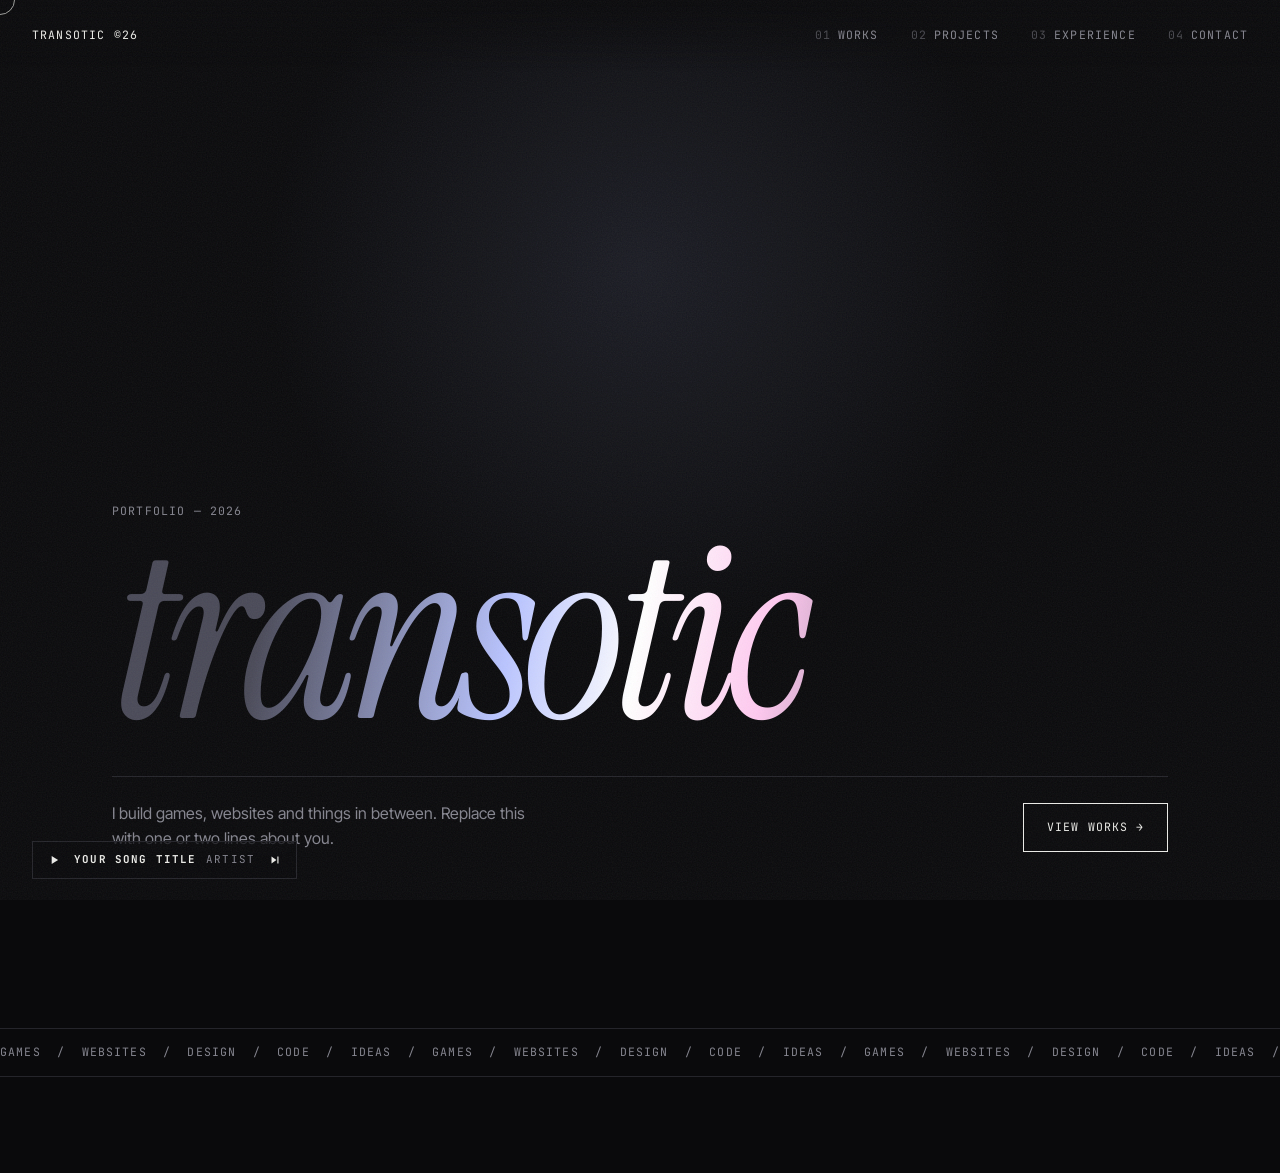
==== commit d751ba9b: "Add files via upload" ====
--- a/index.html
+++ b/index.html
@@ -6,35 +6,39 @@
 <title>transotic</title>
 <link rel="preconnect" href="https://fonts.googleapis.com">
 <link rel="preconnect" href="https://fonts.gstatic.com" crossorigin>
-<link href="https://fonts.googleapis.com/css2?family=Unbounded:wght@700&family=Figtree:wght@400;600&display=swap" rel="stylesheet">
+<link href="https://fonts.googleapis.com/css2?family=Instrument+Serif:ital@0;1&family=Inter+Tight:wght@400;500&family=JetBrains+Mono:wght@400;500&display=swap" rel="stylesheet">
 <link rel="stylesheet" href="style.css">
 </head>
 <body>
-<div class="glow" aria-hidden="true"></div>
+<div class="spot" aria-hidden="true"></div>
+<div id="ring" aria-hidden="true"></div>
+<header class="top">
+  <a class="brand" href="index.html">transotic &copy;26</a>
+  <nav aria-label="Main">
+    <a href="works.html" data-n="01">Works</a>
+    <a href="projects.html" data-n="02">Projects</a>
+    <a href="experience.html" data-n="03">Experience</a>
+    <a href="contact.html" data-n="04">Contact</a>
+  </nav>
+</header>
+<main class="wrap">
+  <section class="hero">
+    <p class="meta">Portfolio &mdash; 2026</p>
+    <h1 class="mark">transotic</h1>
+    <div class="foot">
+      <p>I build games, websites and things in between. Replace this with one or two lines about you.</p>
+      <a class="cta" href="works.html">View works &rarr;</a>
+    </div>
+  </section>
+</main>
+<div class="tick" aria-hidden="true"><div>Games &nbsp;/&nbsp; Websites &nbsp;/&nbsp; Design &nbsp;/&nbsp; Code &nbsp;/&nbsp; Ideas &nbsp;/&nbsp; Games &nbsp;/&nbsp; Websites &nbsp;/&nbsp; Design &nbsp;/&nbsp; Code &nbsp;/&nbsp; Ideas &nbsp;/&nbsp; Games &nbsp;/&nbsp; Websites &nbsp;/&nbsp; Design &nbsp;/&nbsp; Code &nbsp;/&nbsp; Ideas &nbsp;/&nbsp; Games &nbsp;/&nbsp; Websites &nbsp;/&nbsp; Design &nbsp;/&nbsp; Code &nbsp;/&nbsp; Ideas &nbsp;/&nbsp; </div></div>
+<div style="height:6rem"></div>
 <div class="pl" role="group" aria-label="Music player">
   <button aria-label="Play or pause"><svg viewBox="0 0 24 24" id="pp"></svg></button>
   <div class="t"><b></b><small></small></div>
-  <button class="sk" id="nx" aria-label="Next song"><svg viewBox="0 0 24 24"><path d="M16 6h2v12h-2zM6 18l8.5-6L6 6z"/></svg></button>
+  <button id="nx" aria-label="Next song"><svg viewBox="0 0 24 24"><path d="M16 6h2v12h-2zM6 18l8.5-6L6 6z"/></svg></button>
   <div class="bar"></div>
 </div>
-<nav class="dock" aria-label="Main">
-  <a href="index.html" aria-current="page">Home</a>
-  <a href="works.html">Works</a>
-  <a href="projects.html">Projects</a>
-  <a href="experience.html">Experience</a>
-  <a href="contact.html">Contact</a>
-</nav>
-<main class="wrap">
-<div class="stickers" aria-hidden="false">
-  <div class="st s1" role="img" aria-label="Star sticker">drag</div>
-  <div class="st s2" role="img" aria-label="Pill sticker">move me</div>
-  <div class="st s3" role="img" aria-label="Blob sticker">:)</div>
-</div>
-<span class="tag">Hi, I’m</span>
-<h1 class="mark holo">transotic</h1>
-<p class="lead">I make games, websites and other things that move when you poke them. Tell people here what you’re working on right now.</p>
-<p style="margin-top:2rem"><a class="btn" href="works.html" style="text-decoration:none;display:inline-block">See my work</a></p>
-</main>
 <script src="script.js"></script>
 </body>
 </html>
--- a/style.css
+++ b/style.css
@@ -1,69 +1,84 @@
-:root{--bg:#f3efff;--ink:#15123a;--muted:#5d5985;--card:#fff;--pink:#ff6fb5;--cyan:#4fd8ff;--lemon:#f7ff7a;--mx:50%;
---holo:linear-gradient(110deg,#ff6fb5,#ffb86f,#f7ff7a,#7affc9,#4fd8ff,#a78bff,#ff6fb5)}
+:root{--bg:#0a0a0c;--ink:#ecece8;--muted:#85858f;--line:#25252b;--acc:#b9c4ff;--mx:50%;--sx:50%;--sy:30%}
 *{box-sizing:border-box}
-html{scroll-behavior:smooth}
-body{margin:0;background:var(--bg);color:var(--ink);font:400 1.05rem/1.65 "Figtree",system-ui,sans-serif;overflow-x:hidden;animation:in .5s ease both}
-body.out{opacity:0;transition:opacity .2s}
-@keyframes in{from{opacity:0;transform:translateY(10px)}}
-a{color:inherit}
-:focus-visible{outline:3px solid var(--ink);outline-offset:3px}
-.wrap{max-width:980px;margin:0 auto;padding:6.5rem 1.5rem 9rem}
-h1,h2,h3{font-family:"Unbounded",sans-serif;font-weight:700;line-height:1.05;letter-spacing:-.03em;margin:0}
-.glow{position:fixed;width:420px;height:420px;border-radius:50%;pointer-events:none;z-index:0;background:radial-gradient(circle,rgba(79,216,255,.35),transparent 65%);transform:translate(-50%,-50%);left:50%;top:40%}
-.wrap,.dock,.pl{position:relative;z-index:2}
+html{scroll-behavior:smooth;color-scheme:dark}
+body{margin:0;background:var(--bg);color:var(--ink);font:400 1rem/1.6 "Inter Tight",system-ui,sans-serif;overflow-x:hidden;animation:in .6s ease both}
+body.out{opacity:0;transition:opacity .22s}
+@keyframes in{from{opacity:0}}
+body::before{content:"";position:fixed;inset:0;pointer-events:none;z-index:50;opacity:.07;background-image:url("data:image/svg+xml,%3Csvg xmlns='http://www.w3.org/2000/svg' width='160' height='160'%3E%3Cfilter id='n'%3E%3CfeTurbulence type='fractalNoise' baseFrequency='.8' numOctaves='2'/%3E%3C/filter%3E%3Crect width='100%25' height='100%25' filter='url(%23n)'/%3E%3C/svg%3E")}
+.spot{position:fixed;inset:0;pointer-events:none;z-index:0;background:radial-gradient(650px circle at var(--sx) var(--sy),rgba(185,196,255,.1),transparent 60%)}
+a{color:inherit;text-decoration:none}
+::selection{background:var(--ink);color:var(--bg)}
+:focus-visible{outline:1px solid var(--acc);outline-offset:4px}
+.mono,.top,.pl,.f,.meta,.tick,.cta,.btn{font-family:"JetBrains Mono",ui-monospace,monospace;text-transform:uppercase;letter-spacing:.1em;font-size:.72rem}
 
-/* Holographic wordmark */
-.holo{background:var(--holo);background-size:300% 100%;background-position:var(--mx) 0;-webkit-background-clip:text;background-clip:text;color:transparent;-webkit-text-fill-color:transparent}
-.mark{font-size:clamp(3.2rem,15vw,10rem);margin:2rem 0 1rem;display:block;user-select:none}
-.mark span{display:inline-block;transition:transform .25s cubic-bezier(.3,1.8,.5,1)}
-.mark span:hover{transform:translateY(-.12em) rotate(-6deg) scale(1.1)}
-.lead{font-size:1.3rem;max-width:34rem;color:var(--muted)}
-.tag{display:inline-block;background:var(--ink);color:#fff;border-radius:999px;padding:.3rem 1rem;font-size:.85rem;font-weight:600}
+/* Top bar */
+.top{position:fixed;top:0;left:0;right:0;z-index:40;display:flex;justify-content:space-between;align-items:center;padding:1.3rem 2rem;background:linear-gradient(var(--bg),transparent)}
+.top nav{display:flex;gap:2rem}
+.top a{position:relative;padding:.3rem 0;color:var(--muted);transition:color .25s}
+.top a::before{content:attr(data-n);margin-right:.6em;opacity:.5}
+.top a::after{content:"";position:absolute;left:0;right:0;bottom:0;height:1px;background:currentColor;transform:scaleX(0);transform-origin:left;transition:transform .35s cubic-bezier(.7,0,.2,1)}
+.top a:hover,.top a[aria-current]{color:var(--ink)}
+.top a:hover::after,.top a[aria-current]::after{transform:scaleX(1)}
+.top .brand{color:var(--ink)}
+.top .brand::before{content:none}
 
-/* Dock nav */
-.dock{position:fixed;left:50%;bottom:1.2rem;transform:translateX(-50%);display:flex;gap:.3rem;padding:.45rem;background:rgba(255,255,255,.7);backdrop-filter:blur(14px);-webkit-backdrop-filter:blur(14px);border:1.5px solid var(--ink);border-radius:999px;z-index:30;max-width:calc(100vw - 1rem)}
-.dock a{text-decoration:none;font-weight:600;font-size:.9rem;padding:.55rem 1rem;border-radius:999px;transition:background .2s,transform .2s;white-space:nowrap}
-.dock a:hover{transform:translateY(-3px);background:var(--lemon)}
-.dock a[aria-current]{background:var(--ink);color:#fff}
+.wrap{position:relative;z-index:2;max-width:1120px;margin:0 auto;padding:8rem 2rem 8rem}
+
+/* Hero */
+.hero{min-height:calc(100vh - 8rem);display:flex;flex-direction:column;justify-content:flex-end;padding-bottom:3rem}
+.meta{color:var(--muted);margin:0 0 1rem}
+.mark{font:italic 400 clamp(4.2rem,19vw,16rem)/.82 "Instrument Serif",serif;letter-spacing:-.045em;margin:0;padding-right:.05em;
+  background:linear-gradient(100deg,#4a4a58 calc(var(--mx) - 35%),#b9c4ff calc(var(--mx) - 12%),#fff var(--mx),#ffc9f0 calc(var(--mx) + 12%),#4a4a58 calc(var(--mx) + 35%));
+  -webkit-background-clip:text;background-clip:text;color:transparent;-webkit-text-fill-color:transparent}
+.foot{display:flex;justify-content:space-between;align-items:flex-end;gap:2rem;flex-wrap:wrap;margin-top:2.5rem;padding-top:1.5rem;border-top:1px solid var(--line)}
+.foot p{margin:0;max-width:26rem;color:var(--muted)}
+.cta{border:1px solid var(--ink);padding:.9rem 1.4rem;transition:background .25s,color .25s}
+.cta:hover{background:var(--ink);color:var(--bg)}
+.tick{overflow:hidden;white-space:nowrap;border-top:1px solid var(--line);border-bottom:1px solid var(--line);padding:.9rem 0;color:var(--muted);position:relative;z-index:2}
+.tick div{display:inline-block;animation:slide 28s linear infinite}
+@keyframes slide{to{transform:translateX(-50%)}}
+
+/* Page titles + rows */
+.title{font:400 clamp(3.2rem,11vw,8rem)/.9 "Instrument Serif",serif;letter-spacing:-.035em;margin:0 0 1rem}
+.title em{color:var(--acc)}
+.sub{color:var(--muted);max-width:30rem;margin:0 0 3.5rem}
+.f{display:flex;gap:1.5rem;margin:-1.5rem 0 2rem}
+.f button{background:none;border:0;color:var(--muted);cursor:pointer;padding:.3rem 0;font:inherit;text-transform:inherit;letter-spacing:inherit;border-bottom:1px solid transparent;transition:color .2s}
+.f button:hover{color:var(--ink)}
+.f button[aria-pressed="true"]{color:var(--acc);border-color:var(--acc)}
+.rows{border-bottom:1px solid var(--line)}
+.row{display:grid;grid-template-columns:70px 1fr auto 30px;align-items:baseline;gap:1rem;padding:1.5rem 0;border-top:1px solid var(--line);transition:opacity .3s}
+.rows:hover .row:not(:hover){opacity:.3}
+.row .n,.row .m{font-family:"JetBrains Mono",monospace;font-size:.72rem;text-transform:uppercase;letter-spacing:.1em;color:var(--muted)}
+.row h3{font:400 clamp(1.7rem,4.5vw,3rem)/1.05 "Instrument Serif",serif;letter-spacing:-.02em;margin:0;transition:transform .35s cubic-bezier(.7,0,.2,1),color .3s}
+.row:hover h3{transform:translateX(14px);color:var(--acc)}
+.row .go{transition:transform .35s;color:var(--muted)}
+.row:hover .go{transform:translate(4px,-4px);color:var(--acc)}
+.row.hide{display:none}
+.row p{grid-column:2/4;margin:.2rem 0 0;color:var(--muted);max-width:34rem;font-size:.95rem}
+
+/* Contact */
+.big{display:inline-block;font:italic 400 clamp(2rem,8.5vw,6.5rem)/1 "Instrument Serif",serif;letter-spacing:-.03em;word-break:break-all;margin:1rem 0 2.5rem;background:linear-gradient(var(--acc),var(--acc)) 0 100%/0 1px no-repeat;transition:background-size .5s cubic-bezier(.7,0,.2,1)}
+.big:hover{background-size:100% 1px}
+.btn{background:none;color:var(--ink);border:1px solid var(--line);padding:.9rem 1.4rem;cursor:pointer;transition:background .25s,color .25s,border-color .25s}
+.btn:hover{background:var(--ink);color:var(--bg);border-color:var(--ink)}
 
 /* Player */
-.pl{position:fixed;top:1rem;right:1rem;z-index:30;display:flex;align-items:center;gap:.4rem;background:var(--ink);color:#fff;border-radius:999px;padding:.35rem .5rem .35rem .4rem;max-width:260px;overflow:hidden}
-.pl button{border:0;background:var(--holo);background-size:300% 100%;width:34px;height:34px;border-radius:50%;cursor:pointer;display:grid;place-items:center;color:var(--ink);flex:none}
-.pl button.sk{background:none;color:#fff;width:28px;height:28px}
-.pl svg{width:16px;height:16px;fill:currentColor}
-.pl .t{font-size:.78rem;line-height:1.2;overflow:hidden;white-space:nowrap;text-overflow:ellipsis;min-width:0}
-.pl .t small{opacity:.7;display:block}
-.pl .bar{position:absolute;left:0;bottom:0;height:3px;width:0;background:var(--holo)}
+.pl{position:fixed;left:2rem;bottom:1.3rem;z-index:40;display:flex;align-items:center;gap:.8rem;padding:.6rem .9rem;background:rgba(10,10,12,.75);backdrop-filter:blur(12px);-webkit-backdrop-filter:blur(12px);border:1px solid var(--line);max-width:300px;overflow:hidden}
+.pl button{background:none;border:0;color:var(--ink);cursor:pointer;padding:0;display:grid;place-items:center;transition:color .2s}
+.pl button:hover{color:var(--acc)}
+.pl svg{width:14px;height:14px;fill:currentColor}
+.pl .t{min-width:0;white-space:nowrap;overflow:hidden;text-overflow:ellipsis;font-size:.68rem}
+.pl .t small{color:var(--muted);margin-left:.6rem;font-size:inherit}
+.pl .bar{position:absolute;left:0;bottom:0;height:1px;width:0;background:var(--acc)}
 
-/* Stickers */
-.stickers{position:absolute;inset:0;pointer-events:none;overflow:hidden;z-index:1}
-.st{position:absolute;pointer-events:auto;cursor:grab;touch-action:none;user-select:none;display:grid;place-items:center;font-weight:700;text-align:center;transition:transform .2s}
-.st:active{cursor:grabbing;transform:scale(1.1) rotate(6deg)}
-.s1{width:110px;height:110px;background:var(--pink);clip-path:polygon(50% 0,61% 35%,98% 35%,68% 57%,79% 91%,50% 70%,21% 91%,32% 57%,2% 35%,39% 35%);right:12%;top:14%}
-.s2{width:130px;height:80px;background:var(--cyan);border-radius:999px;right:26%;top:52%;border:2px solid var(--ink);font-size:.85rem;transform:rotate(-8deg)}
-.s3{width:90px;height:90px;background:var(--lemon);border-radius:50% 50% 50% 8%;right:8%;top:62%;border:2px solid var(--ink);font-size:1.6rem}
+/* Cursor ring + reveal */
+#ring{position:fixed;z-index:60;left:0;top:0;width:30px;height:30px;border:1px solid rgba(236,236,232,.7);border-radius:50%;pointer-events:none;transform:translate(-50%,-50%);transition:width .25s,height .25s,background .25s;mix-blend-mode:difference}
+#ring.big{width:64px;height:64px;background:rgba(255,255,255,.15)}
+.rv{opacity:0;transform:translateY(18px);transition:opacity .8s ease,transform .8s cubic-bezier(.2,.7,.2,1)}
+.rv.in{opacity:1;transform:none}
 
-/* Cards, rows, chips */
-.page-title{font-size:clamp(2.2rem,8vw,5rem);margin-bottom:.8rem}
-.grid{display:grid;grid-template-columns:repeat(auto-fit,minmax(260px,1fr));gap:1.2rem;margin-top:2.5rem;perspective:900px}
-.card{background:var(--card);border:2px solid var(--ink);border-radius:1.6rem;padding:1.4rem;min-height:210px;display:flex;flex-direction:column;justify-content:space-between;transition:transform .15s ease-out,box-shadow .2s;box-shadow:6px 6px 0 var(--c,var(--pink))}
-.card:hover{box-shadow:10px 10px 0 var(--c,var(--pink))}
-.card h3{font-size:1.3rem;margin-bottom:.4rem}
-.card p{margin:0;color:var(--muted);font-size:.95rem}
-.card .pill{align-self:flex-start;font-size:.75rem;font-weight:600;background:var(--ink);color:#fff;border-radius:999px;padding:.2rem .8rem}
-.chips{display:flex;flex-wrap:wrap;gap:.5rem;margin-top:1.5rem}
-.chip{font:600 .9rem "Figtree",sans-serif;background:var(--card);color:var(--ink);border:2px solid var(--ink);border-radius:999px;padding:.4rem 1.1rem;cursor:pointer;transition:transform .15s}
-.chip:hover{transform:translateY(-3px)}
-.chip[aria-pressed="true"]{background:var(--ink);color:#fff}
-.card.hide{display:none}
-.line{border-left:3px solid var(--ink);margin:2.5rem 0 0 .6rem;padding-left:1.8rem}
-.step{position:relative;padding:0 0 2.2rem;cursor:default}
-.step::before{content:"";position:absolute;left:calc(-1.8rem - 10px);top:.35rem;width:17px;height:17px;border-radius:50%;background:var(--bg);border:3px solid var(--ink);transition:background .2s,transform .2s}
-.step:hover::before{background:var(--pink);transform:scale(1.4)}
-.step b{font-family:"Unbounded",sans-serif;font-size:1.05rem}
-.step small{display:block;color:var(--muted);font-weight:600}
-.big{font:700 clamp(1.4rem,5vw,3rem)/1.1 "Unbounded",sans-serif;word-break:break-all;display:block;margin:2rem 0 1rem}
-.btn{font:600 1rem "Figtree",sans-serif;background:var(--ink);color:#fff;border:0;border-radius:999px;padding:.8rem 1.5rem;cursor:pointer;transition:transform .15s,background .2s}
-.btn:hover{transform:scale(1.06) rotate(-1.5deg);background:#3a2fa8}
-@media(max-width:620px){.pl{max-width:200px;top:.6rem;right:.6rem}.dock a{padding:.5rem .65rem;font-size:.8rem}.s1,.s3{display:none}}
-@media(prefers-reduced-motion:reduce){*,*::before,*::after{animation:none!important;transition:none!important}}
+@media(max-width:700px){.top{padding:1rem 1.2rem}.top nav{gap:1rem}.top a::before{display:none}.wrap{padding:6.5rem 1.2rem 7rem}
+ .row{grid-template-columns:40px 1fr 24px}.row .m{display:none}.row p{grid-column:2/4}.pl{left:1rem;bottom:1rem}.top .brand{display:none}}
+@media(pointer:coarse){#ring{display:none}}
+@media(prefers-reduced-motion:reduce){*,*::before,*::after{animation:none!important;transition:none!important}.rv{opacity:1;transform:none}}
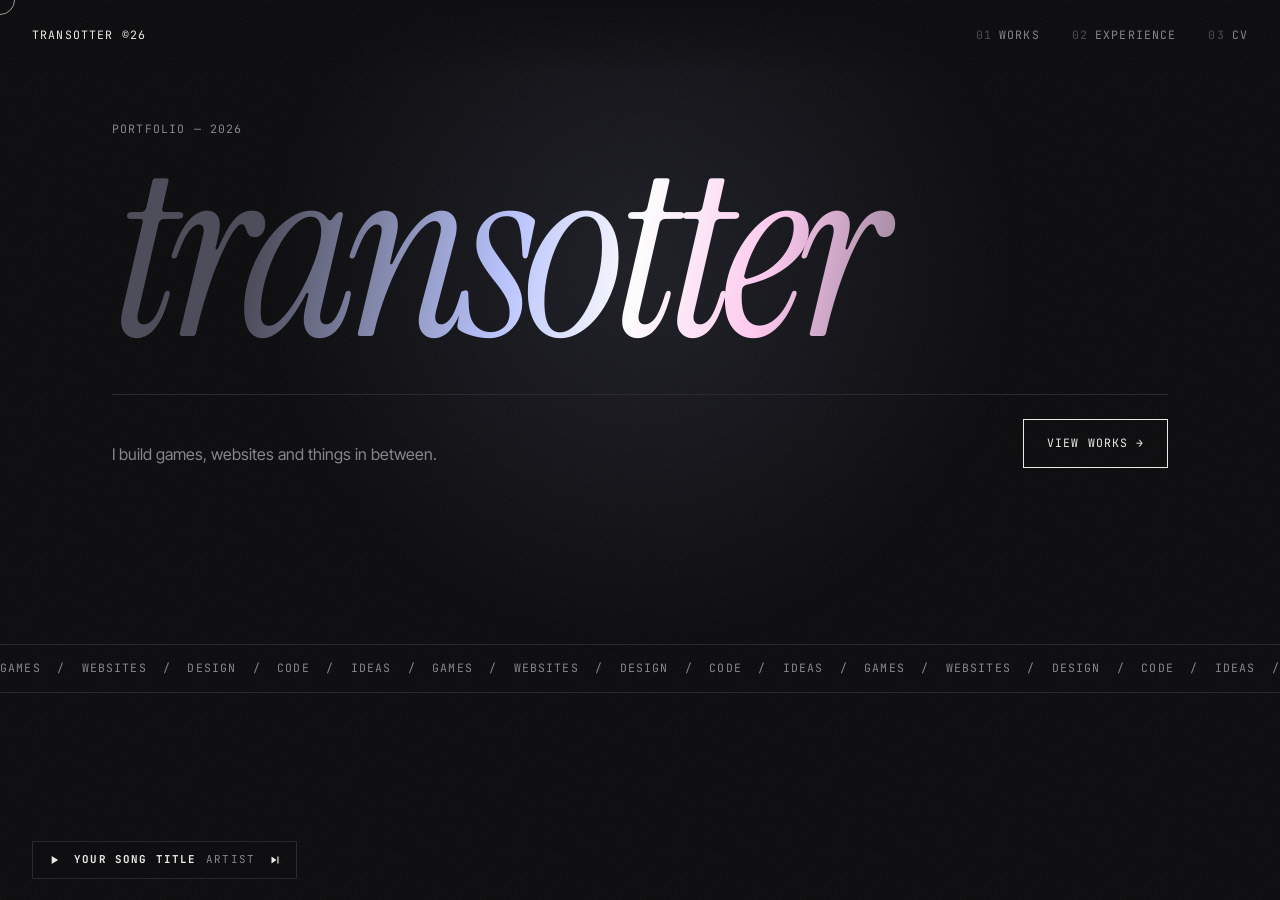
==== commit 062649ed: "Add files via upload" ====
--- a/index.html
+++ b/index.html
@@ -3,7 +3,7 @@
 <head>
 <meta charset="utf-8">
 <meta name="viewport" content="width=device-width, initial-scale=1">
-<title>transotic</title>
+<title>transotter</title>
 <link rel="preconnect" href="https://fonts.googleapis.com">
 <link rel="preconnect" href="https://fonts.gstatic.com" crossorigin>
 <link href="https://fonts.googleapis.com/css2?family=Instrument+Serif:ital@0;1&family=Inter+Tight:wght@400;500&family=JetBrains+Mono:wght@400;500&display=swap" rel="stylesheet">
@@ -13,20 +13,19 @@
 <div class="spot" aria-hidden="true"></div>
 <div id="ring" aria-hidden="true"></div>
 <header class="top">
-  <a class="brand" href="index.html">transotic &copy;26</a>
+  <a class="brand" href="index.html">transotter &copy;26</a>
   <nav aria-label="Main">
     <a href="works.html" data-n="01">Works</a>
-    <a href="projects.html" data-n="02">Projects</a>
-    <a href="experience.html" data-n="03">Experience</a>
-    <a href="contact.html" data-n="04">Contact</a>
+    <a href="experience.html" data-n="02">Experience</a>
+    <a href="cv.html" data-n="03">CV</a>
   </nav>
 </header>
 <main class="wrap">
   <section class="hero">
     <p class="meta">Portfolio &mdash; 2026</p>
-    <h1 class="mark">transotic</h1>
+    <h1 class="mark">transotter</h1>
     <div class="foot">
-      <p>I build games, websites and things in between. Replace this with one or two lines about you.</p>
+      <p>I build games, websites and things in between.</p>
       <a class="cta" href="works.html">View works &rarr;</a>
     </div>
   </section>
--- a/style.css
+++ b/style.css
@@ -22,10 +22,10 @@
 .top .brand{color:var(--ink)}
 .top .brand::before{content:none}
 
-.wrap{position:relative;z-index:2;max-width:1120px;margin:0 auto;padding:8rem 2rem 8rem}
+.wrap{position:relative;z-index:2;max-width:1120px;margin:0 auto;padding:6.5rem 2rem 8rem}
 
 /* Hero */
-.hero{min-height:calc(100vh - 8rem);display:flex;flex-direction:column;justify-content:flex-end;padding-bottom:3rem}
+.hero{display:flex;flex-direction:column;padding:1rem 0 3rem}
 .meta{color:var(--muted);margin:0 0 1rem}
 .mark{font:italic 400 clamp(4.2rem,19vw,16rem)/.82 "Instrument Serif",serif;letter-spacing:-.045em;margin:0;padding-right:.05em;
   background:linear-gradient(100deg,#4a4a58 calc(var(--mx) - 35%),#b9c4ff calc(var(--mx) - 12%),#fff var(--mx),#ffc9f0 calc(var(--mx) + 12%),#4a4a58 calc(var(--mx) + 35%));
@@ -82,3 +82,19 @@
  .row{grid-template-columns:40px 1fr 24px}.row .m{display:none}.row p{grid-column:2/4}.pl{left:1rem;bottom:1rem}.top .brand{display:none}}
 @media(pointer:coarse){#ring{display:none}}
 @media(prefers-reduced-motion:reduce){*,*::before,*::after{animation:none!important;transition:none!important}.rv{opacity:1;transform:none}}
+
+.snap{margin-top:3.5rem}
+.cvrow{display:grid;grid-template-columns:170px 1fr;gap:1rem;padding:1.5rem 0;border-top:1px solid var(--line)}
+.cvrow:last-of-type{border-bottom:1px solid var(--line)}
+.cvrow .lb{font-family:"JetBrains Mono",monospace;font-size:.72rem;text-transform:uppercase;letter-spacing:.1em;color:var(--muted);padding-top:.35rem}
+.cvrow p{margin:0;max-width:40rem}
+.cvrow ul{margin:0;padding-left:1.1rem;color:var(--muted);columns:2;column-gap:2rem}
+.cvrow li{margin-bottom:.3rem;break-inside:avoid}
+.cvrow a.u{background:linear-gradient(var(--acc),var(--acc)) 0 100%/100% 1px no-repeat;padding-bottom:2px}
+.acts{display:flex;gap:1rem;flex-wrap:wrap;margin:0 0 3rem}
+.empty{border:1px dashed var(--line);padding:3rem 2rem;color:var(--muted)}
+.empty h3{font:italic 400 clamp(1.8rem,5vw,3rem)/1.1 "Instrument Serif",serif;color:var(--ink);margin:0 0 .6rem}
+@media(max-width:700px){.cvrow{grid-template-columns:1fr}.cvrow ul{columns:1}}
+.intro{max-width:44rem;margin:1.5rem 0 4.5rem}
+.intro p{font-size:1.15rem;line-height:1.7;margin:0 0 1.2rem}
+.lbl{font-family:"JetBrains Mono",monospace;font-size:.72rem;text-transform:uppercase;letter-spacing:.1em;color:var(--muted);margin:0 0 1.2rem}
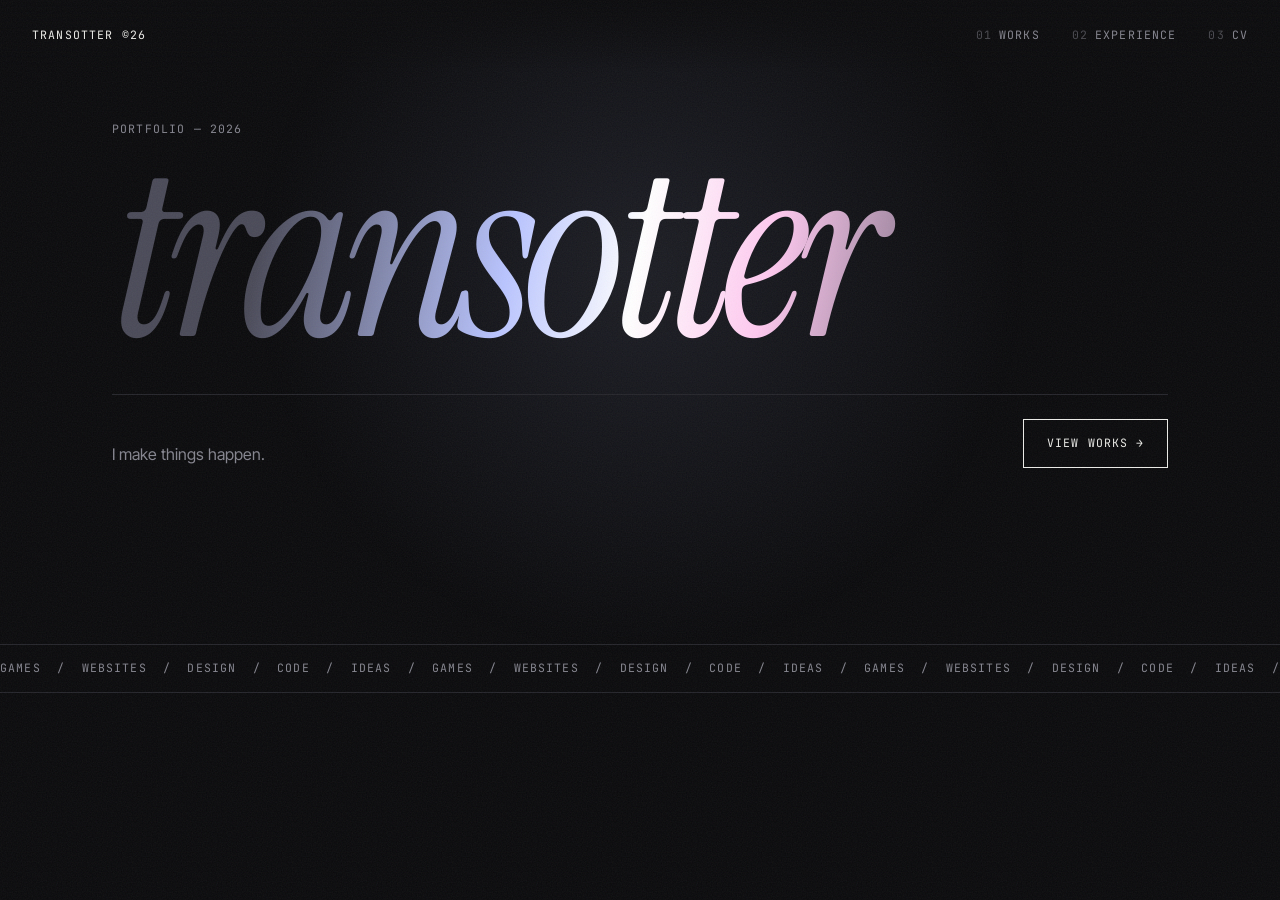
==== commit 9616c0aa: "Add files via upload" ====
--- a/index.html
+++ b/index.html
@@ -11,7 +11,6 @@
 </head>
 <body>
 <div class="spot" aria-hidden="true"></div>
-<div id="ring" aria-hidden="true"></div>
 <header class="top">
   <a class="brand" href="index.html">transotter &copy;26</a>
   <nav aria-label="Main">
@@ -25,19 +24,13 @@
     <p class="meta">Portfolio &mdash; 2026</p>
     <h1 class="mark">transotter</h1>
     <div class="foot">
-      <p>I build games, websites and things in between.</p>
+      <p>I make things happen.</p>
       <a class="cta" href="works.html">View works &rarr;</a>
     </div>
   </section>
 </main>
-<div class="tick" aria-hidden="true"><div>Games &nbsp;/&nbsp; Websites &nbsp;/&nbsp; Design &nbsp;/&nbsp; Code &nbsp;/&nbsp; Ideas &nbsp;/&nbsp; Games &nbsp;/&nbsp; Websites &nbsp;/&nbsp; Design &nbsp;/&nbsp; Code &nbsp;/&nbsp; Ideas &nbsp;/&nbsp; Games &nbsp;/&nbsp; Websites &nbsp;/&nbsp; Design &nbsp;/&nbsp; Code &nbsp;/&nbsp; Ideas &nbsp;/&nbsp; Games &nbsp;/&nbsp; Websites &nbsp;/&nbsp; Design &nbsp;/&nbsp; Code &nbsp;/&nbsp; Ideas &nbsp;/&nbsp; </div></div>
+<div class="tick" aria-hidden="true"><div>Games &nbsp;/&nbsp; Websites &nbsp;/&nbsp; Design &nbsp;/&nbsp; Code &nbsp;/&nbsp; Ideas &nbsp;/&nbsp; Games &nbsp;/&nbsp; Websites &nbsp;/&nbsp; Design &nbsp;/&nbsp; Code &nbsp;/&nbsp; Ideas &nbsp;/&nbsp; Games &nbsp;/&nbsp; Websites &nbsp;/&nbsp; Design &nbsp;/&nbsp; Code &nbsp;/&nbsp; Ideas &nbsp;/&nbsp; Games &nbsp;/&nbsp; Websites &nbsp;/&nbsp; Design &nbsp;/&nbsp; Code &nbsp;/&nbsp; Ideas &nbsp;/&nbsp; Games &nbsp;/&nbsp; Websites &nbsp;/&nbsp; Design &nbsp;/&nbsp; Code &nbsp;/&nbsp; Ideas &nbsp;/&nbsp; Games &nbsp;/&nbsp; Websites &nbsp;/&nbsp; Design &nbsp;/&nbsp; Code &nbsp;/&nbsp; Ideas &nbsp;/&nbsp; Games &nbsp;/&nbsp; Websites &nbsp;/&nbsp; Design &nbsp;/&nbsp; Code &nbsp;/&nbsp; Ideas &nbsp;/&nbsp; Games &nbsp;/&nbsp; Websites &nbsp;/&nbsp; Design &nbsp;/&nbsp; Code &nbsp;/&nbsp; Ideas &nbsp;/&nbsp; Games &nbsp;/&nbsp; Websites &nbsp;/&nbsp; Design &nbsp;/&nbsp; Code &nbsp;/&nbsp; Ideas &nbsp;/&nbsp; Games &nbsp;/&nbsp; Websites &nbsp;/&nbsp; Design &nbsp;/&nbsp; Code &nbsp;/&nbsp; Ideas &nbsp;/&nbsp; Games &nbsp;/&nbsp; Websites &nbsp;/&nbsp; Design &nbsp;/&nbsp; Code &nbsp;/&nbsp; Ideas &nbsp;/&nbsp; Games &nbsp;/&nbsp; Websites &nbsp;/&nbsp; Design &nbsp;/&nbsp; Code &nbsp;/&nbsp; Ideas &nbsp;/&nbsp; Games &nbsp;/&nbsp; Websites &nbsp;/&nbsp; Design &nbsp;/&nbsp; Code &nbsp;/&nbsp; Ideas &nbsp;/&nbsp; Games &nbsp;/&nbsp; Websites &nbsp;/&nbsp; Design &nbsp;/&nbsp; Code &nbsp;/&nbsp; Ideas &nbsp;/&nbsp; Games &nbsp;/&nbsp; Websites &nbsp;/&nbsp; Design &nbsp;/&nbsp; Code &nbsp;/&nbsp; Ideas &nbsp;/&nbsp; Games &nbsp;/&nbsp; Websites &nbsp;/&nbsp; Design &nbsp;/&nbsp; Code &nbsp;/&nbsp; Ideas &nbsp;/&nbsp; Games &nbsp;/&nbsp; Websites &nbsp;/&nbsp; Design &nbsp;/&nbsp; Code &nbsp;/&nbsp; Ideas &nbsp;/&nbsp; Games &nbsp;/&nbsp; Websites &nbsp;/&nbsp; Design &nbsp;/&nbsp; Code &nbsp;/&nbsp; Ideas &nbsp;/&nbsp; Games &nbsp;/&nbsp; Websites &nbsp;/&nbsp; Design &nbsp;/&nbsp; Code &nbsp;/&nbsp; Ideas &nbsp;/&nbsp; Games &nbsp;/&nbsp; Websites &nbsp;/&nbsp; Design &nbsp;/&nbsp; Code &nbsp;/&nbsp; Ideas &nbsp;/&nbsp; Games &nbsp;/&nbsp; Websites &nbsp;/&nbsp; Design &nbsp;/&nbsp; Code &nbsp;/&nbsp; Ideas &nbsp;/&nbsp; Games &nbsp;/&nbsp; Websites &nbsp;/&nbsp; Design &nbsp;/&nbsp; Code &nbsp;/&nbsp; Ideas &nbsp;/&nbsp; Games &nbsp;/&nbsp; Websites &nbsp;/&nbsp; Design &nbsp;/&nbsp; Code &nbsp;/&nbsp; Ideas &nbsp;/&nbsp; Games &nbsp;/&nbsp; Websites &nbsp;/&nbsp; Design &nbsp;/&nbsp; Code &nbsp;/&nbsp; Ideas &nbsp;/&nbsp; </div></div>
 <div style="height:6rem"></div>
-<div class="pl" role="group" aria-label="Music player">
-  <button aria-label="Play or pause"><svg viewBox="0 0 24 24" id="pp"></svg></button>
-  <div class="t"><b></b><small></small></div>
-  <button id="nx" aria-label="Next song"><svg viewBox="0 0 24 24"><path d="M16 6h2v12h-2zM6 18l8.5-6L6 6z"/></svg></button>
-  <div class="bar"></div>
-</div>
 <script src="script.js"></script>
 </body>
 </html>
--- a/style.css
+++ b/style.css
@@ -9,7 +9,7 @@
 a{color:inherit;text-decoration:none}
 ::selection{background:var(--ink);color:var(--bg)}
 :focus-visible{outline:1px solid var(--acc);outline-offset:4px}
-.mono,.top,.pl,.f,.meta,.tick,.cta,.btn{font-family:"JetBrains Mono",ui-monospace,monospace;text-transform:uppercase;letter-spacing:.1em;font-size:.72rem}
+.mono,.top,.f,.meta,.tick,.cta,.btn{font-family:"JetBrains Mono",ui-monospace,monospace;text-transform:uppercase;letter-spacing:.1em;font-size:.72rem}
 
 /* Top bar */
 .top{position:fixed;top:0;left:0;right:0;z-index:40;display:flex;justify-content:space-between;align-items:center;padding:1.3rem 2rem;background:linear-gradient(var(--bg),transparent)}
@@ -35,7 +35,7 @@
 .cta{border:1px solid var(--ink);padding:.9rem 1.4rem;transition:background .25s,color .25s}
 .cta:hover{background:var(--ink);color:var(--bg)}
 .tick{overflow:hidden;white-space:nowrap;border-top:1px solid var(--line);border-bottom:1px solid var(--line);padding:.9rem 0;color:var(--muted);position:relative;z-index:2}
-.tick div{display:inline-block;animation:slide 28s linear infinite}
+.tick div{display:inline-block;animation:slide 90s linear infinite}
 @keyframes slide{to{transform:translateX(-50%)}}
 
 /* Page titles + rows */
@@ -64,23 +64,13 @@
 .btn:hover{background:var(--ink);color:var(--bg);border-color:var(--ink)}
 
 /* Player */
-.pl{position:fixed;left:2rem;bottom:1.3rem;z-index:40;display:flex;align-items:center;gap:.8rem;padding:.6rem .9rem;background:rgba(10,10,12,.75);backdrop-filter:blur(12px);-webkit-backdrop-filter:blur(12px);border:1px solid var(--line);max-width:300px;overflow:hidden}
-.pl button{background:none;border:0;color:var(--ink);cursor:pointer;padding:0;display:grid;place-items:center;transition:color .2s}
-.pl button:hover{color:var(--acc)}
-.pl svg{width:14px;height:14px;fill:currentColor}
-.pl .t{min-width:0;white-space:nowrap;overflow:hidden;text-overflow:ellipsis;font-size:.68rem}
-.pl .t small{color:var(--muted);margin-left:.6rem;font-size:inherit}
-.pl .bar{position:absolute;left:0;bottom:0;height:1px;width:0;background:var(--acc)}
 
 /* Cursor ring + reveal */
-#ring{position:fixed;z-index:60;left:0;top:0;width:30px;height:30px;border:1px solid rgba(236,236,232,.7);border-radius:50%;pointer-events:none;transform:translate(-50%,-50%);transition:width .25s,height .25s,background .25s;mix-blend-mode:difference}
-#ring.big{width:64px;height:64px;background:rgba(255,255,255,.15)}
 .rv{opacity:0;transform:translateY(18px);transition:opacity .8s ease,transform .8s cubic-bezier(.2,.7,.2,1)}
 .rv.in{opacity:1;transform:none}
 
 @media(max-width:700px){.top{padding:1rem 1.2rem}.top nav{gap:1rem}.top a::before{display:none}.wrap{padding:6.5rem 1.2rem 7rem}
- .row{grid-template-columns:40px 1fr 24px}.row .m{display:none}.row p{grid-column:2/4}.pl{left:1rem;bottom:1rem}.top .brand{display:none}}
-@media(pointer:coarse){#ring{display:none}}
+ .row{grid-template-columns:40px 1fr 24px}.row .m{display:none}.row p{grid-column:2/4}.top .brand{display:none}}
 @media(prefers-reduced-motion:reduce){*,*::before,*::after{animation:none!important;transition:none!important}.rv{opacity:1;transform:none}}
 
 .snap{margin-top:3.5rem}
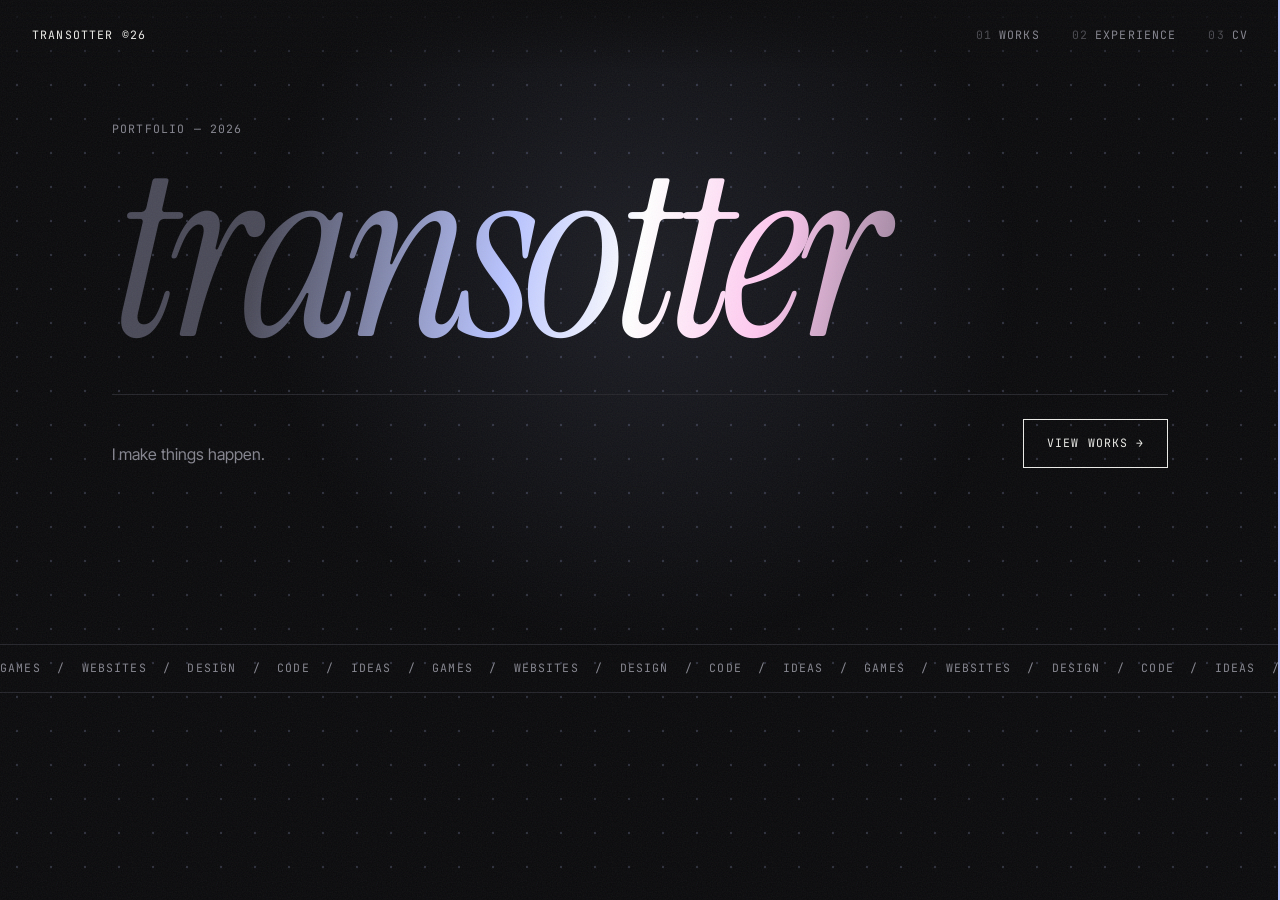
==== commit 90823277: "Add files via upload" ====
--- a/index.html
+++ b/index.html
@@ -7,10 +7,12 @@
 <link rel="preconnect" href="https://fonts.googleapis.com">
 <link rel="preconnect" href="https://fonts.gstatic.com" crossorigin>
 <link href="https://fonts.googleapis.com/css2?family=Instrument+Serif:ital@0;1&family=Inter+Tight:wght@400;500&family=JetBrains+Mono:wght@400;500&display=swap" rel="stylesheet">
+<script>try{if(sessionStorage.getItem("wipe"))document.documentElement.className="wi"}catch(e){}</script>
 <link rel="stylesheet" href="style.css">
 </head>
 <body>
 <div class="spot" aria-hidden="true"></div>
+<div id="wipe" aria-hidden="true"></div>
 <header class="top">
   <a class="brand" href="index.html">transotter &copy;26</a>
   <nav aria-label="Main">
--- a/style.css
+++ b/style.css
@@ -88,3 +88,18 @@
 .intro{max-width:44rem;margin:1.5rem 0 4.5rem}
 .intro p{font-size:1.15rem;line-height:1.7;margin:0 0 1.2rem}
 .lbl{font-family:"JetBrains Mono",monospace;font-size:.72rem;text-transform:uppercase;letter-spacing:.1em;color:var(--muted);margin:0 0 1.2rem}
+/* hides leftovers from older page copies */
+.pl,#ring{display:none!important}
+
+/* 1 + 7: background canvases */
+#dots,#water{position:fixed;inset:0;width:100%;height:100%;pointer-events:none}
+#dots{z-index:0}
+#water{z-index:1;filter:blur(1.2px)}
+/* 6: scroll line */
+#prog{position:fixed;top:0;left:0;height:2px;width:0;background:var(--acc);z-index:45}
+/* 4: name tilt */
+.mark{transform-origin:15% 50%;will-change:transform}
+/* 5: page wipe */
+#wipe{position:fixed;inset:0;z-index:80;background:#101016;box-shadow:2px 0 0 var(--acc),-2px 0 0 var(--acc);transform:translateX(100%);transition:transform .55s cubic-bezier(.7,0,.2,1);pointer-events:none}
+html.wi #wipe{transform:none;transition:none;animation:wfail .01s 2.5s forwards}
+@keyframes wfail{to{transform:translateX(100%);visibility:hidden}}
